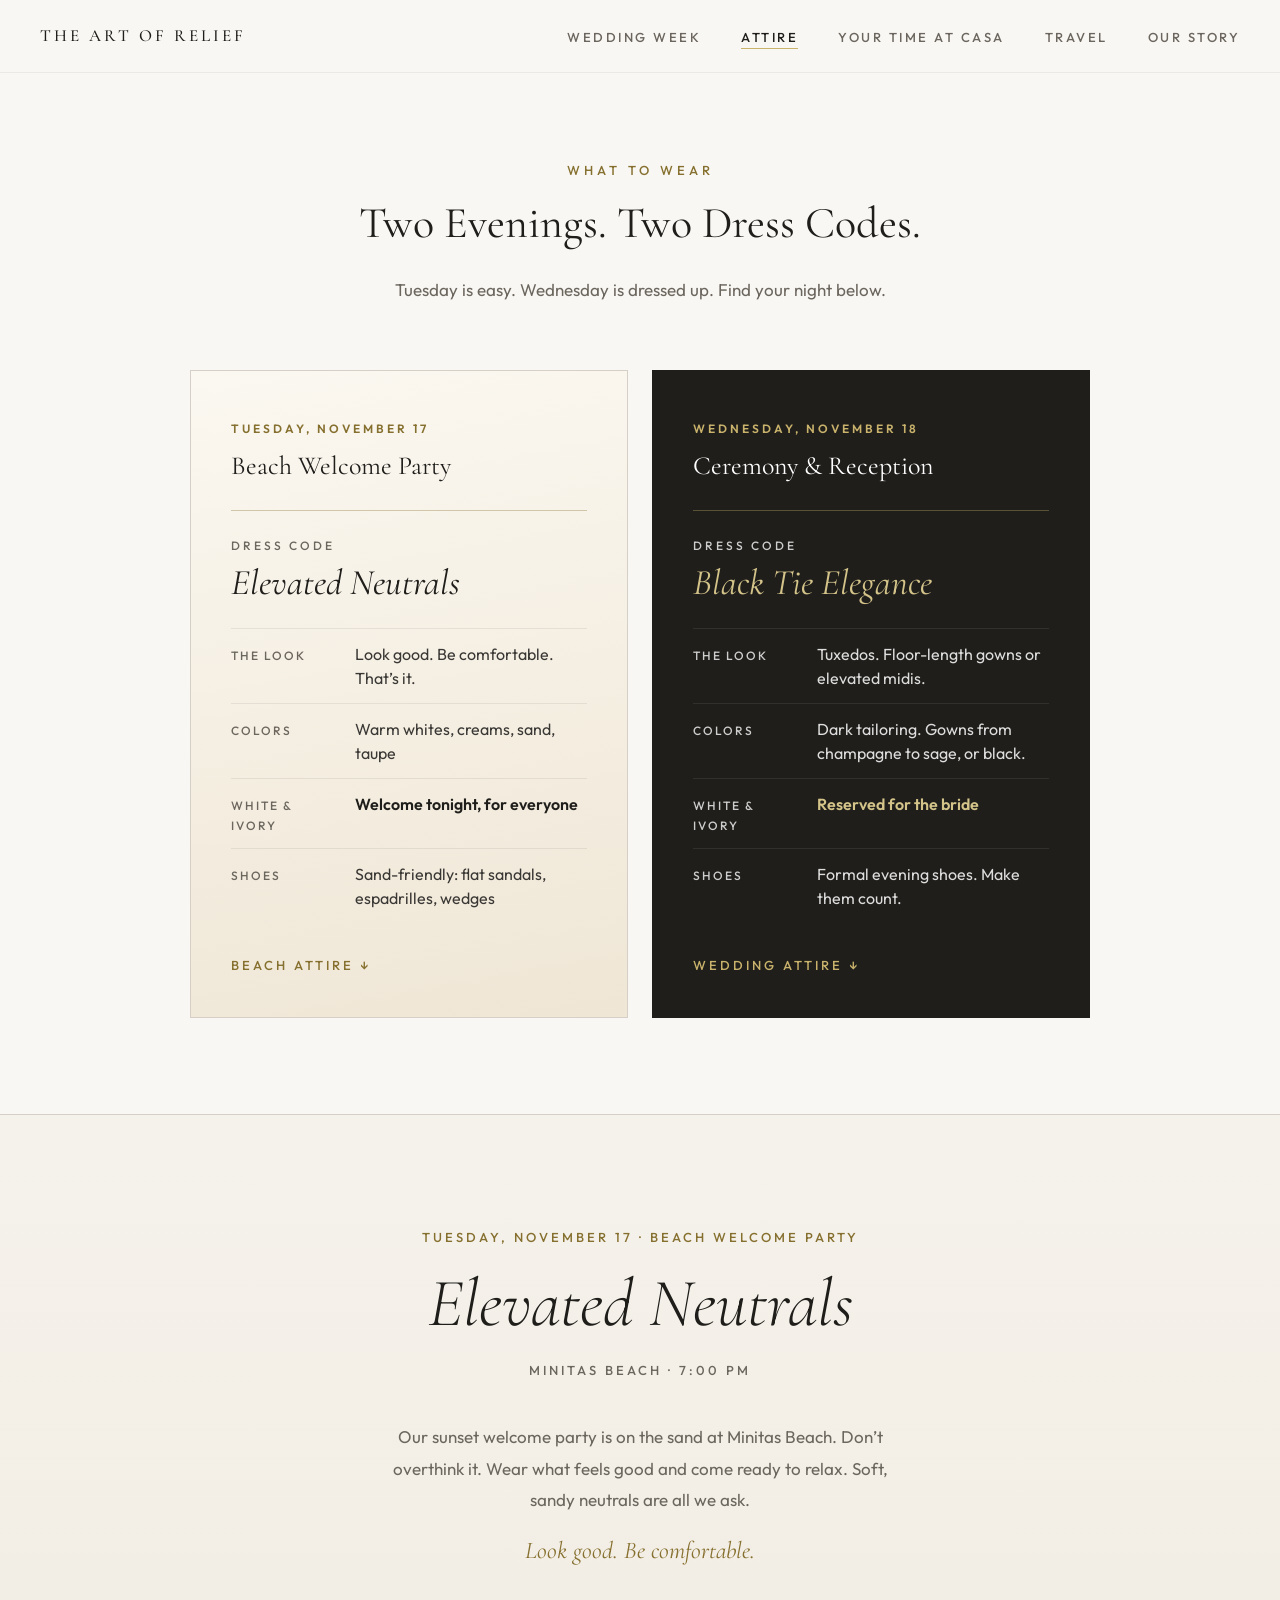
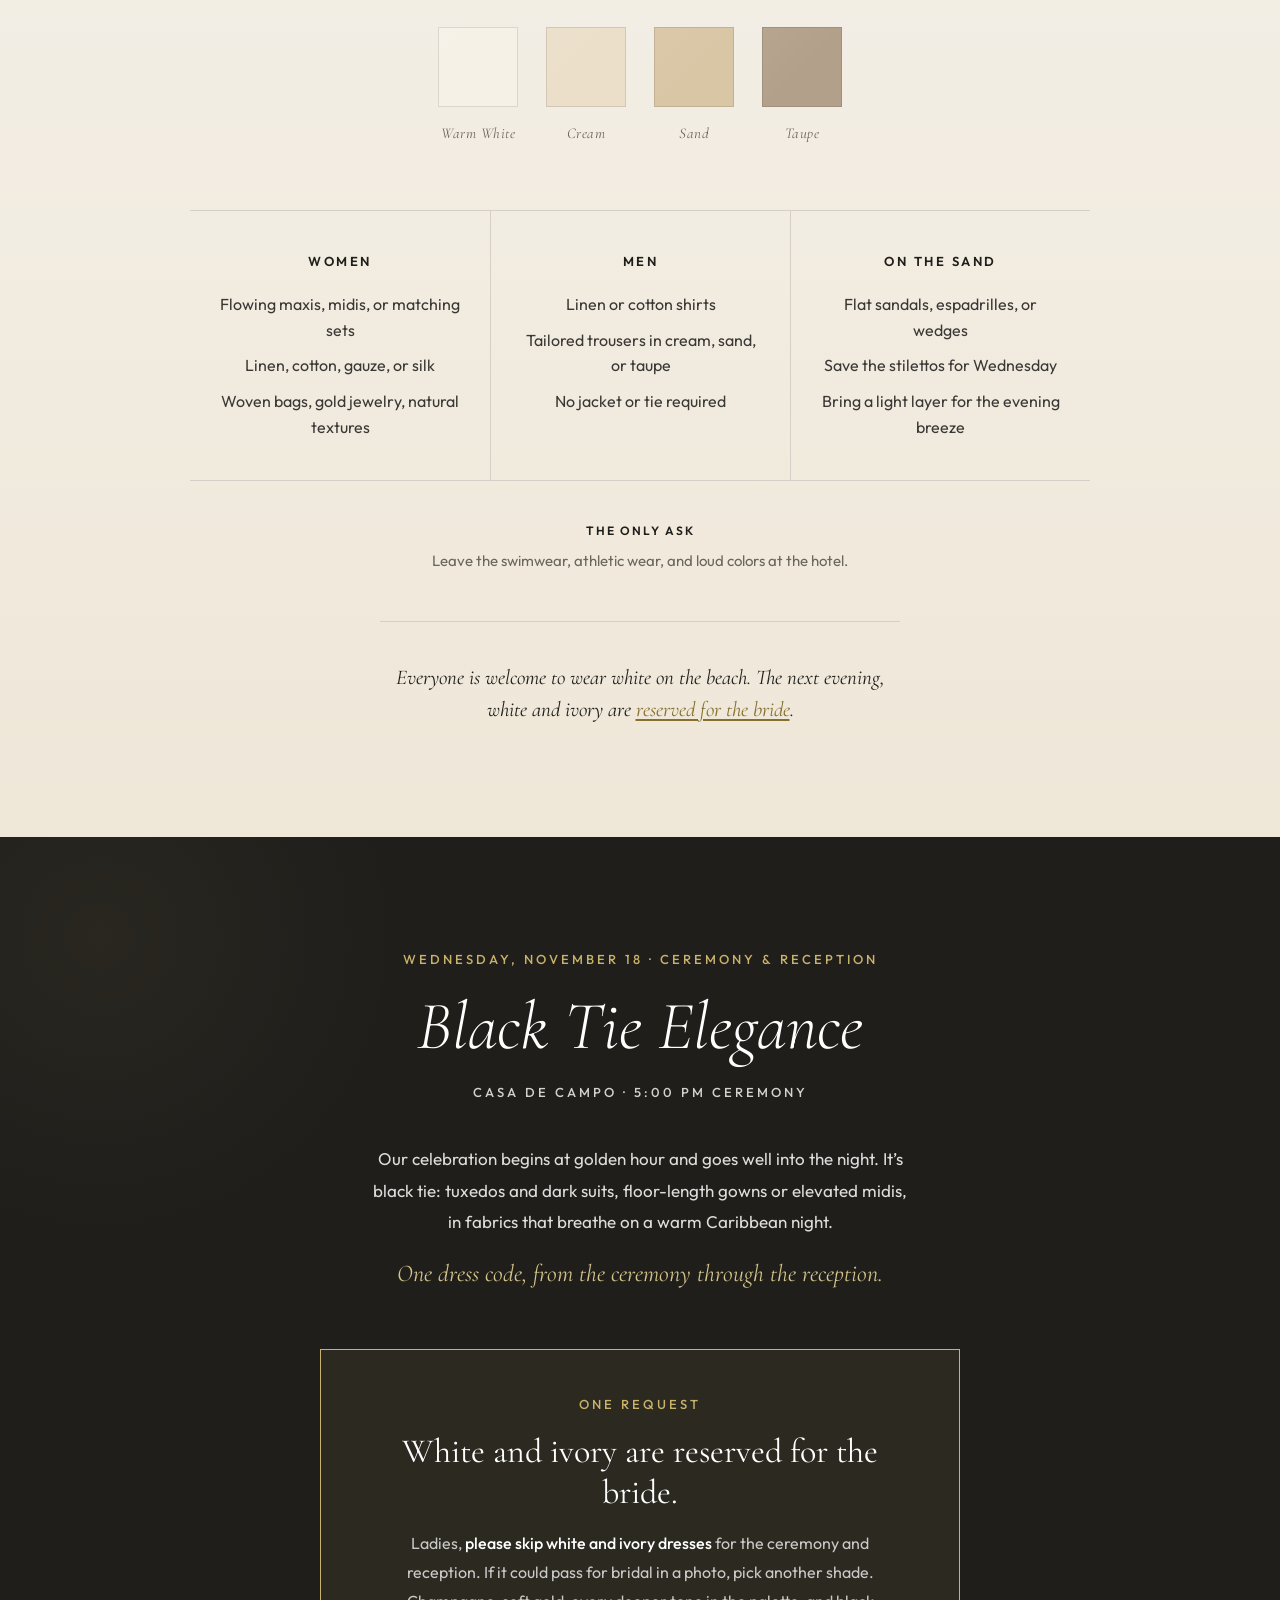
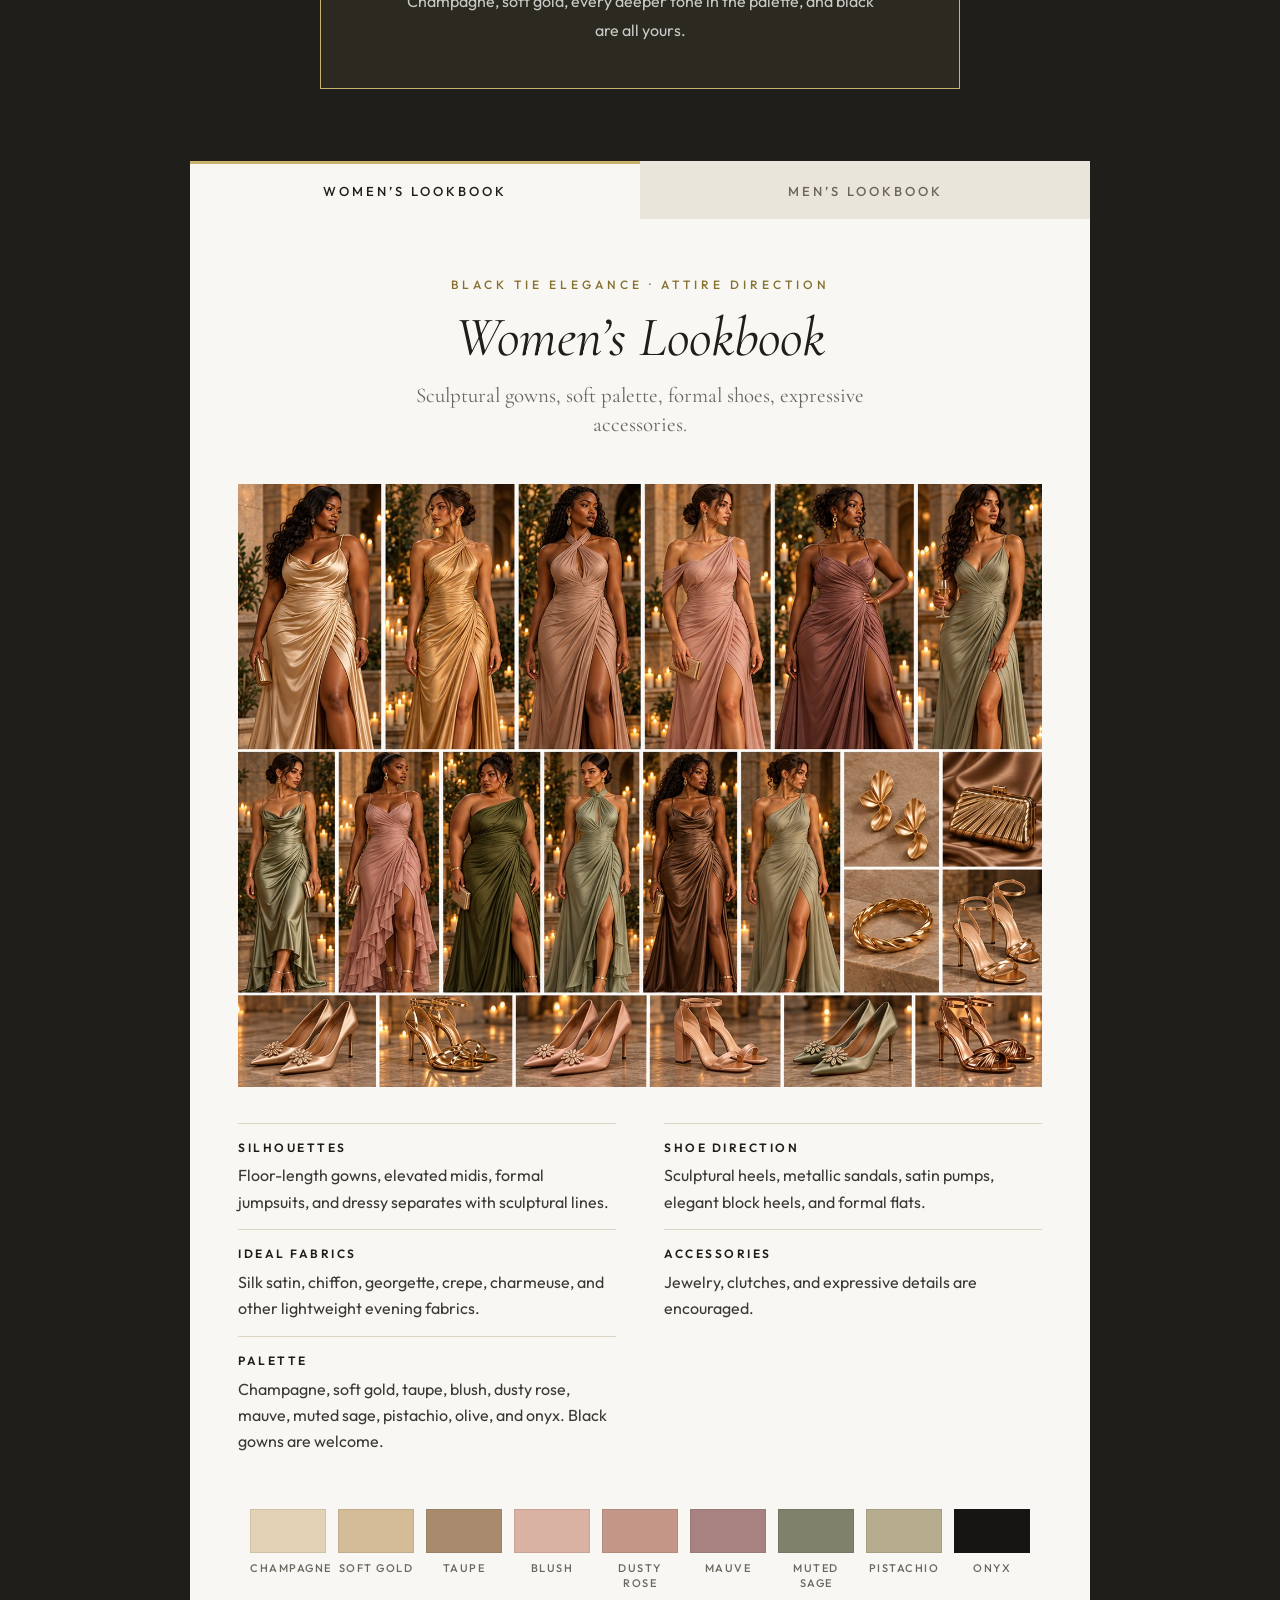
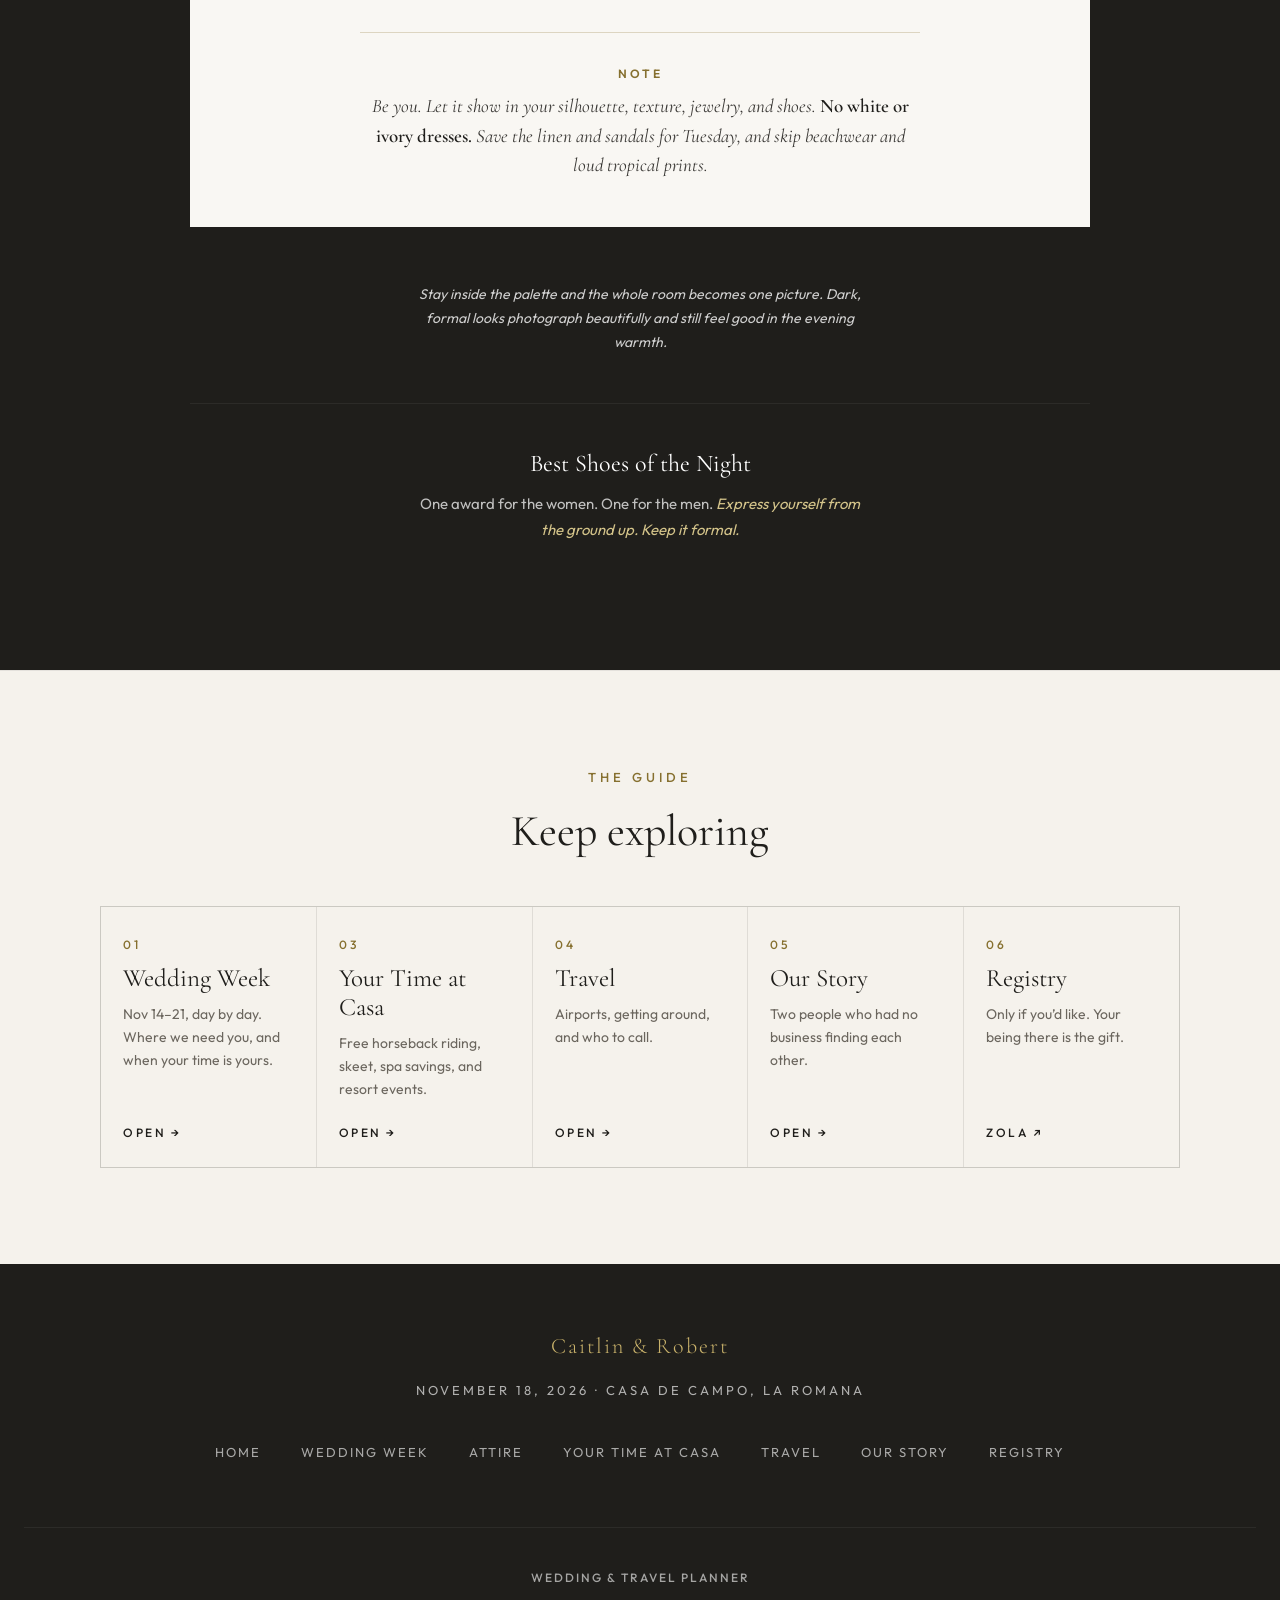
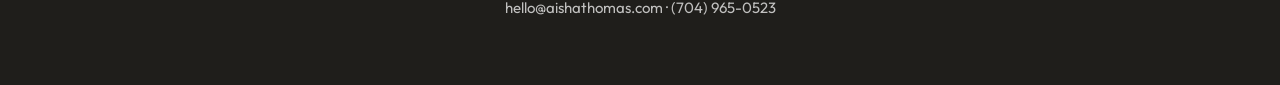
==== attire.html @ 1aedcae6 "Split site into pages with home directory; remove room-booking CTAs Co-Authored-By: Claude Opus 5.5 " ====
<!DOCTYPE html>
<html lang="en">
<head>
<meta charset="UTF-8">
<meta name="viewport" content="width=device-width, initial-scale=1.0">
<title>What to Wear · The Art of Relief</title>
<link rel="preconnect" href="https://fonts.googleapis.com">
<link href="https://fonts.googleapis.com/css2?family=Cormorant+Garamond:ital,wght@0,300;0,400;0,500;0,600;1,300;1,400;1,500&family=Outfit:wght@300;400;500;600&display=swap" rel="stylesheet">
<link rel="stylesheet" href="style.css">
</head>
<body class="sub">
<nav class="nav" id="nav">
  <a href="index.html" class="nav-logo">The Art of Relief</a>
  <ul class="nav-links"><li><a href="week.html">Wedding Week</a></li><li><a href="attire.html" aria-current="page">Attire</a></li><li><a href="casa.html">Your Time at Casa</a></li><li><a href="travel.html">Travel</a></li><li><a href="story.html">Our Story</a></li></ul>
  <button class="ham" id="ham" aria-label="Menu"><span></span><span></span><span></span></button>
</nav>
<div class="mm" id="mm"><button class="mc" id="mc" aria-label="Close menu">&times;</button>
<a href="index.html">Home</a>
<a href="week.html">Wedding Week</a>
<a href="attire.html" aria-current="page">Attire</a>
<a href="casa.html">Your Time at Casa</a>
<a href="travel.html">Travel</a>
<a href="story.html">Our Story</a>
</div>
<section class="wt" id="attire">
  <div class="wt-in">
    <div class="sl rv">What to Wear</div>
    <h1 class="shd rv d1" style="margin-bottom:24px">Two Evenings. Two Dress Codes.</h1>
    <p class="wt-lede rv d2">Tuesday is easy. Wednesday is dressed up. Find your night below.</p>
    <div class="gl rv">
      <a class="gl-c gl-beach" href="#attire-beach">
        <div class="gl-n">Tuesday, November 17</div>
        <div class="gl-e">Beach Welcome Party</div>
        <div class="gl-code"><small>Dress Code</small>Elevated Neutrals</div>
        <dl>
          <div class="gl-r"><dt>The Look</dt><dd>Look good. Be comfortable. That&rsquo;s it.</dd></div>
          <div class="gl-r"><dt>Colors</dt><dd>Warm whites, creams, sand, taupe</dd></div>
          <div class="gl-r"><dt>White &amp; Ivory</dt><dd><strong>Welcome tonight, for everyone</strong></dd></div>
          <div class="gl-r"><dt>Shoes</dt><dd>Sand-friendly: flat sandals, espadrilles, wedges</dd></div>
        </dl>
        <div class="gl-go">Beach Attire &darr;</div>
      </a>
      <a class="gl-c gl-wed" href="#attire-wedding">
        <div class="gl-n">Wednesday, November 18</div>
        <div class="gl-e">Ceremony &amp; Reception</div>
        <div class="gl-code"><small>Dress Code</small>Black Tie Elegance</div>
        <dl>
          <div class="gl-r"><dt>The Look</dt><dd>Tuxedos. Floor-length gowns or elevated midis.</dd></div>
          <div class="gl-r"><dt>Colors</dt><dd>Dark tailoring. Gowns from champagne to sage, or black.</dd></div>
          <div class="gl-r"><dt>White &amp; Ivory</dt><dd><strong>Reserved for the bride</strong></dd></div>
          <div class="gl-r"><dt>Shoes</dt><dd>Formal evening shoes. Make them count.</dd></div>
        </dl>
        <div class="gl-go">Wedding Attire &darr;</div>
      </a>
    </div>
  </div>
</section>

<section class="bw" id="attire-beach">
  <div class="bw-in">
    <div class="pn-k rv">Tuesday, November 17 &middot; Beach Welcome Party</div>
    <h3 class="pn-code rv d1">Elevated Neutrals</h3>
    <div class="pn-w rv d1">Minitas Beach &middot; 7:00 PM</div>
    <p class="pn-d rv d2">Our sunset welcome party is on the sand at Minitas Beach. Don&rsquo;t overthink it. Wear what feels good and come ready to relax. Soft, sandy neutrals are all we ask.</p>
    <p class="pn-tag rv d2">Look good. Be comfortable.</p>
    <div class="pal-row rv">
      <div class="pal-item"><div class="pal-swatch" style="background:#F6F1E7"></div><div class="pal-name">Warm White</div></div>
      <div class="pal-item"><div class="pal-swatch" style="background:#EBDFC9"></div><div class="pal-name">Cream</div></div>
      <div class="pal-item"><div class="pal-swatch" style="background:#D9C6A5"></div><div class="pal-name">Sand</div></div>
      <div class="pal-item"><div class="pal-swatch" style="background:#B3A08A"></div><div class="pal-name">Taupe</div></div>
    </div>
    <div class="cg rv">
      <div class="cg-c"><h4>Women</h4><p>Flowing maxis, midis, or matching sets</p><p>Linen, cotton, gauze, or silk</p><p>Woven bags, gold jewelry, natural textures</p></div>
      <div class="cg-c"><h4>Men</h4><p>Linen or cotton shirts</p><p>Tailored trousers in cream, sand, or taupe</p><p>No jacket or tie required</p></div>
      <div class="cg-c"><h4>On the Sand</h4><p>Flat sandals, espadrilles, or wedges</p><p>Save the stilettos for Wednesday</p><p>Bring a light layer for the evening breeze</p></div>
    </div>
    <p class="pn-avoid rv"><b>The Only Ask</b>Leave the swimwear, athletic wear, and loud colors at the hotel.</p>
    <p class="pn-x rv">Everyone is welcome to wear white on the beach. The next evening, white and ivory are <a href="#attire-wedding">reserved for the bride</a>.</p>
  </div>
</section>

<section class="wd" id="attire-wedding">
  <div class="wd-in">
    <div class="pn-k rv">Wednesday, November 18 &middot; Ceremony &amp; Reception</div>
    <h3 class="pn-code rv d1">Black Tie Elegance</h3>
    <div class="pn-w rv d1">Casa de Campo &middot; 5:00 PM Ceremony</div>
    <p class="pn-d rv d2">Our celebration begins at golden hour and goes well into the night. It&rsquo;s black tie: tuxedos and dark suits, floor-length gowns or elevated midis, in fabrics that breathe on a warm Caribbean night.</p>
    <p class="pn-tag rv d2">One dress code, from the ceremony through the reception.</p>
    <div class="wr rv">
      <div class="wr-l">One Request</div>
      <h4 class="wr-h">White and ivory are reserved for the bride.</h4>
      <p>Ladies, <strong>please skip white and ivory dresses</strong> for the ceremony and reception. If it could pass for bridal in a photo, pick another shade. Champagne, soft gold, every deeper tone in the palette, and black are all yours.</p>
    </div>
    <div class="lb rv">
      <div class="lb-tabs" role="tablist" aria-label="Wedding lookbooks">
        <button class="lb-tab" role="tab" id="lbt-w" aria-controls="lb-w" aria-selected="true">Women&rsquo;s Lookbook</button>
        <button class="lb-tab" role="tab" id="lbt-m" aria-controls="lb-m" aria-selected="false">Men&rsquo;s Lookbook</button>
      </div>
      <div class="lb-p" id="lb-w" role="tabpanel" aria-labelledby="lbt-w">
        <div class="lb-k">Black Tie Elegance &middot; Attire Direction</div>
        <h4 class="lb-t">Women&rsquo;s Lookbook</h4>
        <p class="lb-s">Sculptural gowns, soft palette, formal shoes, expressive accessories.</p>
        <div class="lb-g">
          <dl class="lb-rows">
            <div class="lb-r"><dt>Silhouettes</dt><dd>Floor-length gowns, elevated midis, formal jumpsuits, and dressy separates with sculptural lines.</dd></div>
            <div class="lb-r"><dt>Ideal Fabrics</dt><dd>Silk satin, chiffon, georgette, crepe, charmeuse, and other lightweight evening fabrics.</dd></div>
            <div class="lb-r"><dt>Palette</dt><dd>Champagne, soft gold, taupe, blush, dusty rose, mauve, muted sage, pistachio, olive, and onyx. Black gowns are welcome.</dd></div>
            <div class="lb-r"><dt>Shoe Direction</dt><dd>Sculptural heels, metallic sandals, satin pumps, elegant block heels, and formal flats.</dd></div>
            <div class="lb-r"><dt>Accessories</dt><dd>Jewelry, clutches, and expressive details are encouraged.</dd></div>
          </dl>
          <div class="lb-img"><img src="images/12_lookbook_women.jpg" alt="Women&rsquo;s inspiration: draped floor-length gowns in champagne, soft gold, taupe, blush, mauve, sage, olive, and bronze, with gold jewelry, a gold clutch, and formal heels" loading="lazy" width="1448" height="1086"></div>
        </div>
        <div class="lb-sw" aria-label="Women&rsquo;s palette">
          <div><i style="background:#E4D2B6"></i>Champagne</div>
          <div><i style="background:#D4BC99"></i>Soft Gold</div>
          <div><i style="background:#A88B6E"></i>Taupe</div>
          <div><i style="background:#D9B2A3"></i>Blush</div>
          <div><i style="background:#C39687"></i>Dusty Rose</div>
          <div><i style="background:#A88280"></i>Mauve</div>
          <div><i style="background:#80816A"></i>Muted Sage</div>
          <div><i style="background:#B6AD8E"></i>Pistachio</div>
          <div><i style="background:#161514"></i>Onyx</div>
        </div>
        <p class="lb-note"><b>Note</b>Be you. Let it show in your silhouette, texture, jewelry, and shoes. <strong>No white or ivory dresses.</strong> Save the linen and sandals for Tuesday, and skip beachwear and loud tropical prints.</p>
      </div>
      <div class="lb-p" id="lb-m" role="tabpanel" aria-labelledby="lbt-m">
        <div class="lb-k">Black Tie Elegance &middot; Attire Direction</div>
        <h4 class="lb-t">Men&rsquo;s Lookbook</h4>
        <p class="lb-s">Dark tailoring, breathable formal fabrics, polished footwear, restrained accessories.</p>
        <div class="lb-g">
          <dl class="lb-rows">
            <div class="lb-r"><dt>Silhouettes</dt><dd>Black or midnight navy tuxedos, deep charcoal formal suits, dinner jackets, and sharply tailored evening separates.</dd></div>
            <div class="lb-r"><dt>Ideal Fabrics</dt><dd>Tropical wool, high-twist wool, wool-silk blends, lightweight mohair blends, and other breathable formal fabrics.</dd></div>
            <div class="lb-r"><dt>Color Direction</dt><dd>Black, midnight navy, or deep charcoal with a crisp white dress shirt, and subtle accents of champagne or muted sage.</dd></div>
            <div class="lb-r"><dt>Shoe Direction</dt><dd>Patent oxfords, polished loafers, velvet slippers, sleek monk straps, and other formal evening shoes.</dd></div>
            <div class="lb-r"><dt>Accessories</dt><dd>Black bow ties, pocket squares, cufflinks, dress watches, and restrained finishing details are encouraged.</dd></div>
          </dl>
          <div class="lb-img"><img src="images/13_lookbook_men.jpg" alt="Men&rsquo;s inspiration: black, midnight navy, and charcoal tuxedos with bow ties, patent oxfords, velvet loafers, cufflinks, dress watches, and champagne and sage pocket squares" loading="lazy" width="1448" height="1086"></div>
        </div>
        <div class="lb-sw" aria-label="Men&rsquo;s palette">
          <div><i style="background:#10100E"></i>Black</div>
          <div><i style="background:#1E2331"></i>Midnight Navy</div>
          <div><i style="background:#393938"></i>Deep Charcoal</div>
          <div><i style="background:#D4BEA2"></i>Champagne</div>
          <div><i style="background:#8A8873"></i>Muted Sage</div>
        </div>
        <p class="lb-note"><b>Note</b>Be you. Let it show in your tailoring, texture, accessories, and shoes. Save the linen for Tuesday, and skip tan or beige suits, sneakers, brown shoes, and sandals.</p>
      </div>
    </div>
    <div class="att-note rv">Stay inside the palette and the whole room becomes one picture. Dark, formal looks photograph beautifully and still feel good in the evening warmth.</div>
    <div class="att-shoe rv"><h4>Best Shoes of the Night</h4><p>One award for the women. One for the men. <em>Express yourself from the ground up. Keep it formal.</em></p></div>
  </div>
</section>

<section class="dir dir-sub"><div class="dir-in"><div class="sl rv" style="color:var(--gold-deep)">The Guide</div><h2 class="shd rv d1" style="margin-bottom:48px">Keep exploring</h2><div class="dir-g rv"><a class="dir-c" href="week.html"><span class="dir-n">01</span><span class="dir-t">Wedding Week</span><span class="dir-d">Nov 14&ndash;21, day by day. Where we need you, and when your time is yours.</span><span class="dir-go">Open &rarr;</span></a><a class="dir-c" href="casa.html"><span class="dir-n">03</span><span class="dir-t">Your Time at Casa</span><span class="dir-d">Free horseback riding, skeet, spa savings, and resort events.</span><span class="dir-go">Open &rarr;</span></a><a class="dir-c" href="travel.html"><span class="dir-n">04</span><span class="dir-t">Travel</span><span class="dir-d">Airports, getting around, and who to call.</span><span class="dir-go">Open &rarr;</span></a><a class="dir-c" href="story.html"><span class="dir-n">05</span><span class="dir-t">Our Story</span><span class="dir-d">Two people who had no business finding each other.</span><span class="dir-go">Open &rarr;</span></a><a class="dir-c" href="https://www.zola.com/wedding/theartofrelief/registry" target="_blank" rel="noopener"><span class="dir-n">06</span><span class="dir-t">Registry</span><span class="dir-d">Only if you&rsquo;d like. Your being there is the gift.</span><span class="dir-go">Zola &nearr;</span></a></div></div></section>

<footer class="ft">
  <div class="ft-n">Caitlin &amp; Robert</div>
  <div class="ft-d">November 18, 2026 &middot; Casa de Campo, La Romana</div>
  <div class="ft-l"><a href="index.html">Home</a><a href="week.html">Wedding Week</a><a href="attire.html">Attire</a><a href="casa.html">Your Time at Casa</a><a href="travel.html">Travel</a><a href="story.html">Our Story</a><a href="https://www.zola.com/wedding/theartofrelief/registry" target="_blank" rel="noopener">Registry</a></div>
  <div class="ft-p"><div class="ft-pl">Wedding &amp; Travel Planner</div><div class="ft-pi"><a href="mailto:hello@aishathomas.com">hello@aishathomas.com</a> &middot; <a href="tel:+17049650523">(704) 965-0523</a></div></div>
</footer>
<script src="site.js"></script>
</body>
</html>
---- style.css ----
:root{--ivory:#F9F7F3;--ivory-warm:#F5F2EC;--taupe:#D6CFC7;--gold:#C9B26B;--gold-light:#D4C48A;--onyx:#1F1E1B;--charcoal:#3A3835;--stone:#6B665E;--mist:#77716A;--gold-deep:#86702F}
*,*::before,*::after{margin:0;padding:0;box-sizing:border-box}
html{scroll-behavior:smooth;overflow-x:hidden}
body{font-family:'Outfit',sans-serif;background:var(--ivory);color:var(--charcoal);line-height:1.65;-webkit-font-smoothing:antialiased;overflow-x:hidden}
::selection{background:var(--gold);color:var(--onyx)}
img{max-width:100%;display:block}
.nav{position:fixed;top:40px;left:0;right:0;z-index:100;padding:0 40px;height:72px;display:flex;align-items:center;justify-content:space-between;transition:all .5s cubic-bezier(.22,1,.36,1)}
.nav.scrolled{top:0;background:rgba(249,247,243,.92);backdrop-filter:blur(20px);-webkit-backdrop-filter:blur(20px);box-shadow:0 1px 0 rgba(31,30,27,.06)}
.nav-logo{font-family:'Cormorant Garamond',serif;font-size:17px;font-weight:500;letter-spacing:3px;text-transform:uppercase;color:#fff;text-decoration:none;transition:color .4s}
.nav.scrolled .nav-logo{color:var(--onyx)}
.nav-links{display:flex;align-items:center;gap:40px;list-style:none;white-space:nowrap}
.nav-links a{font-family:'Outfit',sans-serif;font-size:13px;font-weight:500;letter-spacing:2.5px;text-transform:uppercase;color:rgba(255,255,255,.7);text-decoration:none;transition:color .3s;position:relative}
.nav-links a::after{content:'';position:absolute;bottom:-4px;left:0;width:0;height:1px;background:var(--gold);transition:width .3s}
.nav-links a:hover::after{width:100%}
.nav.scrolled .nav-links a{color:var(--stone)}
.nav-links a:hover{color:#fff}.nav.scrolled .nav-links a:hover{color:var(--onyx)}
.nav-rsvp{color:var(--onyx)!important;background:var(--gold);padding:10px 24px;border:1px solid var(--gold)}
.nav-rsvp:hover{background:transparent;color:#fff!important;border-color:#fff}
.nav.scrolled .nav-rsvp:hover{color:var(--gold)!important;border-color:var(--gold)}
.nav-rsvp::after{display:none!important}
.ham{display:none;flex-direction:column;gap:5px;cursor:pointer;padding:8px;background:none;border:none}
.ham span{width:22px;height:1.5px;background:#fff;transition:all .3s}
.nav.scrolled .ham span{background:var(--onyx)}
.mm{position:fixed;inset:0;background:var(--onyx);z-index:102;display:flex;flex-direction:column;justify-content:center;align-items:center;gap:clamp(20px,4.5vh,40px);opacity:0;pointer-events:none;transition:opacity .4s}
.mm.open{opacity:1;pointer-events:all}
.mm a{font-family:'Cormorant Garamond',serif;font-size:32px;font-weight:400;color:var(--ivory);text-decoration:none;opacity:0;transform:translateY(20px);transition:all .4s}
.mm.open a{opacity:1;transform:translateY(0)}
.mm.open a:nth-child(1){transition-delay:.1s}.mm.open a:nth-child(2){transition-delay:.15s}.mm.open a:nth-child(3){transition-delay:.2s}.mm.open a:nth-child(4){transition-delay:.25s}.mm.open a:nth-child(5){transition-delay:.3s}.mm.open a:nth-child(6){transition-delay:.35s}.mm.open a:nth-child(7){transition-delay:.4s}.mm.open a:nth-child(8){transition-delay:.45s}.mm.open a:nth-child(9){transition-delay:.5s}
.mm a:hover{color:var(--gold)}
.mc{position:absolute;top:24px;right:28px;font-size:28px;color:var(--ivory);cursor:pointer;background:none;border:none;font-family:'Outfit';font-weight:400}
@media(max-width:1180px){.nav-links{display:none}.ham{display:flex}.nav{padding:0 24px}}
.hero{position:relative;height:100vh;min-height:600px;max-height:1200px;display:flex;align-items:flex-end;justify-content:center;overflow:hidden}
.hero-img{position:absolute;inset:0}.hero-img img{width:100%;height:100%;object-fit:cover;object-position:center 20%}
.hero-ov{position:absolute;inset:0;background:linear-gradient(180deg,rgba(31,30,27,.15) 0%,rgba(31,30,27,0) 30%,rgba(31,30,27,0) 40%,rgba(31,30,27,.55) 70%,rgba(31,30,27,.85) 100%)}
.hero-c{position:relative;z-index:2;text-align:center;padding:0 24px 128px;max-width:800px}
.hero-n{font-family:'Cormorant Garamond',serif;font-size:clamp(44px,8vw,88px);font-weight:300;color:#fff;line-height:1.05;letter-spacing:.02em;margin-bottom:24px;opacity:0;transform:translateY(24px);animation:fu 1.2s cubic-bezier(.22,1,.36,1) .3s forwards}
.hero-a{font-style:italic;font-weight:300;color:var(--gold-light);display:inline-block;margin:0 .08em}
.hero-d{font-family:'Outfit',sans-serif;font-size:clamp(12px,1.6vw,15px);font-weight:400;letter-spacing:4px;text-transform:uppercase;color:rgba(255,255,255,.82);margin-bottom:64px;opacity:0;transform:translateY(16px);animation:fu 1s cubic-bezier(.22,1,.36,1) .7s forwards}
.hero-dv{display:inline-block;width:24px;height:1px;background:var(--gold);vertical-align:middle;margin:0 16px}
.hero-btn{display:inline-block;font-family:'Outfit',sans-serif;font-size:13px;font-weight:500;letter-spacing:3px;text-transform:uppercase;color:var(--onyx);background:var(--gold);padding:16px 48px;text-decoration:none;transition:all .4s;opacity:0;transform:translateY(16px);animation:fu 1s cubic-bezier(.22,1,.36,1) 1s forwards}
.hero-btn:hover{background:#fff;color:var(--onyx);transform:translateY(-1px);box-shadow:0 8px 32px rgba(0,0,0,.15)}
.hero-sc{position:absolute;bottom:40px;left:50%;transform:translateX(-50%);z-index:2;opacity:0;animation:fu .8s ease 1.8s forwards}
.hero-sl{width:1px;height:48px;background:linear-gradient(to bottom,var(--gold),transparent);margin:0 auto;animation:sp 2s ease infinite}
@keyframes fu{to{opacity:1;transform:translateY(0)}}
@keyframes sp{0%,100%{opacity:.4}50%{opacity:.8}}
.intro{padding:128px 24px;text-align:center;max-width:680px;margin:0 auto}
.intro-o{width:32px;height:1px;background:var(--gold);margin:0 auto 40px}
.intro-h{font-family:'Cormorant Garamond',serif;font-size:clamp(26px,4vw,40px);font-weight:400;font-style:italic;color:var(--onyx);line-height:1.35;margin-bottom:40px}
.intro-p{font-family:'Outfit',sans-serif;font-size:17px;font-weight:400;line-height:1.85;color:var(--stone);max-width:520px;margin:0 auto 16px}
.intro-s{font-family:'Cormorant Garamond',serif;font-size:22px;font-weight:400;font-style:italic;color:var(--gold);margin-top:40px}
.pb{padding:0 40px;margin-bottom:128px}.pb-in{max-width:520px;margin:0 auto}
.det{background:var(--onyx);padding:128px 24px;position:relative;overflow:hidden}
.det::before{content:'';position:absolute;top:-200px;right:-200px;width:600px;height:600px;background:radial-gradient(circle,rgba(201,178,107,.06) 0%,transparent 70%);pointer-events:none}
.det-in{max-width:900px;margin:0 auto}
.sl{font-family:'Outfit',sans-serif;font-size:13px;font-weight:500;letter-spacing:4px;text-transform:uppercase;color:var(--gold);text-align:center;margin-bottom:16px}
.sh{font-family:'Cormorant Garamond',serif;font-size:clamp(32px,5vw,52px);font-weight:300;color:#fff;text-align:center;margin-bottom:96px;line-height:1.15}
.eg{display:grid;grid-template-columns:1fr 1px 1fr;gap:0;margin-bottom:96px}
.edv{background:rgba(255,255,255,.08)}
.ec{padding:40px 64px;text-align:center}
.edt{font-family:'Outfit',sans-serif;font-size:13px;font-weight:500;letter-spacing:3px;text-transform:uppercase;color:var(--gold);margin-bottom:16px}
.en{font-family:'Cormorant Garamond',serif;font-size:clamp(22px,3vw,30px);font-weight:400;color:#fff;margin-bottom:16px;line-height:1.2}
.em{font-family:'Outfit',sans-serif;font-size:15px;font-weight:400;color:rgba(255,255,255,.75);line-height:1.7}
.ddv{width:48px;height:1px;background:rgba(201,178,107,.3);margin:0 auto 64px}
@media(max-width:700px){.eg{grid-template-columns:1fr}.edv{height:1px;width:48px;margin:24px auto}.ec{padding:40px 24px}}
.att-section{max-width:700px;margin:0 auto;padding-top:24px}
.att-main{text-align:center;margin-bottom:64px}
.att-l{font-family:'Outfit',sans-serif;font-size:13px;font-weight:500;letter-spacing:3px;text-transform:uppercase;color:var(--gold);margin-bottom:8px}
.att-v{font-family:'Cormorant Garamond',serif;font-size:28px;font-weight:400;color:#fff;margin-bottom:8px}
.att-edition{font-family:'Cormorant Garamond',serif;font-size:20px;font-weight:400;font-style:italic;color:var(--gold-light);margin-bottom:24px}
.att-desc{font-family:'Outfit',sans-serif;font-size:16px;font-weight:400;color:rgba(255,255,255,.78);line-height:1.8;max-width:520px;margin:0 auto 40px}
.att-grid{display:grid;grid-template-columns:1fr 1fr;gap:40px;margin-bottom:48px}
@media(max-width:600px){.att-grid{grid-template-columns:1fr;gap:32px}}
.att-col h4{font-family:'Outfit',sans-serif;font-size:13px;font-weight:500;letter-spacing:2.5px;text-transform:uppercase;color:var(--gold);margin-bottom:20px;text-align:center}
.att-item{font-family:'Outfit',sans-serif;font-size:15px;font-weight:400;color:rgba(255,255,255,.75);line-height:2;text-align:center}
.att-encouraged{color:rgba(255,255,255,.82)}
.att-avoid{color:rgba(220,130,130,.85);font-size:14px}
.att-note{font-family:'Outfit',sans-serif;font-size:14px;font-weight:400;color:rgba(255,255,255,.65);text-align:center;line-height:1.7;max-width:480px;margin:0 auto;font-style:italic}
.pal-row{display:flex;flex-wrap:wrap;justify-content:center;gap:36px 28px;margin:40px auto 48px;max-width:680px}
.pal-item{display:flex;flex-direction:column;align-items:center;gap:14px}
.pal-swatch{width:80px;height:80px;border-radius:0;border:1px solid rgba(255,255,255,.1);position:relative;overflow:hidden}
.pal-swatch::after{content:'';position:absolute;inset:0;background:linear-gradient(135deg,rgba(255,255,255,.05) 0%,transparent 55%)}
.pal-name{font-family:'Cormorant Garamond',serif;font-size:15px;font-weight:400;font-style:italic;color:rgba(255,255,255,.82);letter-spacing:.5px}
@media(max-width:480px){.pal-swatch{width:72px;height:72px}.pal-row{gap:28px 24px}}
.att-shoe{margin-top:48px;text-align:center;padding-top:40px;border-top:1px solid rgba(255,255,255,.06)}
.att-shoe h4{font-family:'Cormorant Garamond',serif;font-size:24px;font-weight:400;color:#fff;margin-bottom:8px}
.att-shoe p{font-family:'Outfit',sans-serif;font-size:15px;font-weight:400;color:rgba(255,255,255,.72);line-height:1.7;max-width:440px;margin:0 auto}
.att-shoe em{color:var(--gold-light);font-style:italic}
.trv{padding:128px 24px}.trv-in{max-width:900px;margin:0 auto}
.shd{font-family:'Cormorant Garamond',serif;font-size:clamp(28px,4vw,44px);font-weight:400;color:var(--onyx);text-align:center;margin-bottom:64px;line-height:1.2}
.ag{display:grid;grid-template-columns:repeat(3,1fr);gap:24px;margin-bottom:64px}
.ac{background:#fff;border:1px solid var(--taupe);padding:40px 24px;text-align:center;transition:all .3s}
.ac:hover{border-color:var(--gold);box-shadow:0 4px 20px rgba(201,178,107,.1)}
.acode{font-family:'Cormorant Garamond',serif;font-size:36px;font-weight:500;color:var(--onyx);letter-spacing:3px;margin-bottom:8px}
.aname{font-family:'Outfit',sans-serif;font-size:14px;color:var(--stone);line-height:1.5;margin-bottom:16px}
.adist{font-family:'Outfit',sans-serif;font-size:13px;font-weight:500;letter-spacing:1px;color:var(--gold)}
@media(max-width:700px){.ag{grid-template-columns:1fr;max-width:340px;margin-left:auto;margin-right:auto}}
.accb{background:var(--ivory-warm);border:1px solid var(--taupe);padding:64px 40px;text-align:center;max-width:600px;margin:0 auto}
.accb h3{font-family:'Cormorant Garamond',serif;font-size:28px;font-weight:400;color:var(--onyx);margin-bottom:16px}
.accb p{font-family:'Outfit',sans-serif;font-size:16px;font-weight:400;color:var(--stone);line-height:1.8;margin-bottom:40px;max-width:440px;margin-left:auto;margin-right:auto}
.bg{display:inline-block;font-family:'Outfit',sans-serif;font-size:13px;font-weight:500;letter-spacing:3px;text-transform:uppercase;color:var(--onyx);background:var(--gold);padding:14px 40px;text-decoration:none;transition:all .3s;border:1px solid var(--gold)}
.bg:hover{background:var(--onyx);color:var(--gold);border-color:var(--onyx)}
.sty{padding:128px 24px;background:var(--ivory-warm)}.sty-in{max-width:760px;margin:0 auto}
.sty-h{font-family:'Cormorant Garamond',serif;font-size:clamp(30px,5vw,48px);font-weight:300;color:var(--onyx);text-align:center;margin-bottom:16px;line-height:1.15}
.sty-sub{font-family:'Outfit',sans-serif;font-size:15px;font-weight:400;letter-spacing:2px;text-transform:uppercase;color:var(--mist);text-align:center;margin-bottom:96px}
.ch{margin-bottom:96px}
.ch-l{font-family:'Outfit',sans-serif;font-size:12px;font-weight:600;letter-spacing:3px;text-transform:uppercase;color:var(--gold);margin-bottom:16px}
.ch-t{font-family:'Cormorant Garamond',serif;font-size:clamp(22px,3vw,30px);font-weight:400;color:var(--onyx);margin-bottom:24px;line-height:1.25}
.ch p{font-family:'Outfit',sans-serif;font-size:17px;font-weight:400;line-height:1.85;color:var(--stone);margin-bottom:16px}
.sph{margin:64px 0;overflow:hidden}.sph img{width:100%;max-width:500px;margin:0 auto}
.spc{text-align:center;margin-top:16px;font-family:'Cormorant Garamond',serif;font-size:16px;font-style:italic;color:var(--mist)}
.pull{font-family:'Cormorant Garamond',serif;font-size:clamp(22px,3.5vw,34px);font-weight:400;font-style:italic;color:var(--gold);text-align:center;margin:64px auto;max-width:560px;line-height:1.4;padding:40px 0;border-top:1px solid var(--taupe);border-bottom:1px solid var(--taupe)}
.prop-pair{display:grid;grid-template-columns:3fr 2fr;gap:24px;margin:64px auto;max-width:640px;align-items:end}
@media(max-width:600px){.prop-pair{grid-template-columns:1fr;max-width:400px}}
.prop-pair img{width:100%}
.prop-cap{grid-column:1/-1;text-align:center;margin-top:8px;font-family:'Cormorant Garamond',serif;font-size:16px;font-style:italic;color:var(--mist)}
.rsvp{position:relative;padding:128px 24px;overflow:hidden;min-height:80vh;display:flex;align-items:center;justify-content:center}
@media(min-width:1024px){.rsvp{min-height:85vh}}
.rsvp-bg{position:absolute;inset:0}.rsvp-bg img{width:100%;height:100%;object-fit:cover;object-position:center 35%}
@media(min-width:1024px){.rsvp-bg img{object-position:center 30%}}
.rsvp-ov{position:absolute;inset:0;background:rgba(31,30,27,.65)}
.rsvp-c{position:relative;z-index:2;text-align:center;max-width:560px}
.rsvp-o{width:32px;height:1px;background:var(--gold);margin:0 auto 40px}
.rsvp-h{font-family:'Cormorant Garamond',serif;font-size:clamp(34px,6vw,56px);font-weight:300;font-style:italic;color:#fff;margin-bottom:16px;line-height:1.15}
.rsvp-s{font-family:'Outfit',sans-serif;font-size:16px;font-weight:400;color:rgba(255,255,255,.8);margin-bottom:40px;line-height:1.7}
.gift{font-family:'Cormorant Garamond',serif;font-size:21px;font-style:italic;color:rgba(255,255,255,.8);line-height:1.5}
.gift a{color:var(--gold-light);text-decoration:none;border-bottom:1px solid rgba(212,196,138,.45);padding-bottom:1px;transition:color .3s,border-color .3s;white-space:nowrap}
.gift a:hover{color:#fff;border-color:#fff}
.bg{white-space:nowrap}
@media(max-width:480px){.accb .bg{padding:14px 24px;letter-spacing:2px}}
.rsvp-btn{display:inline-block;font-family:'Outfit',sans-serif;font-size:14px;font-weight:500;letter-spacing:4px;text-transform:uppercase;color:var(--onyx);background:var(--gold);padding:20px 64px;text-decoration:none;transition:all .4s;border:1px solid var(--gold)}
.rsvp-btn:hover{background:#fff;color:var(--onyx);border-color:#fff;transform:translateY(-2px);box-shadow:0 12px 40px rgba(201,178,107,.3)}
.ft{background:var(--onyx);padding:64px 24px;text-align:center}
.ft-n{font-family:'Cormorant Garamond',serif;font-size:22px;font-weight:300;color:var(--gold);letter-spacing:2px;margin-bottom:16px}
.ft-d{font-family:'Outfit',sans-serif;font-size:13px;letter-spacing:3px;text-transform:uppercase;color:rgba(255,255,255,.65);margin-bottom:40px}
.ft-l{display:flex;justify-content:center;gap:40px;flex-wrap:wrap;margin-bottom:64px}
.ft-l a{font-family:'Outfit',sans-serif;font-size:13px;letter-spacing:2px;text-transform:uppercase;color:rgba(255,255,255,.62);text-decoration:none;transition:color .3s}
.ft-l a:hover{color:var(--gold)}
.ft-p{padding-top:40px;border-top:1px solid rgba(255,255,255,.06)}
.ft-pl{font-family:'Outfit',sans-serif;font-size:12px;font-weight:500;letter-spacing:2px;text-transform:uppercase;color:rgba(255,255,255,.6);margin-bottom:8px}
.ft-pi{font-family:'Outfit',sans-serif;font-size:15px;color:rgba(255,255,255,.72)}
.ft-pi a{color:rgba(255,255,255,.72);text-decoration:none;transition:color .3s}
.ft-pi a:hover{color:var(--gold)}
.rv{opacity:0;transform:translateY(32px);transition:all .9s cubic-bezier(.22,1,.36,1)}
.rv.vis{opacity:1;transform:translateY(0)}
.d1{transition-delay:.1s}.d2{transition-delay:.2s}.d3{transition-delay:.3s}

.venue-strip{display:grid;grid-template-columns:1fr 1fr;gap:16px;margin-bottom:64px;max-width:900px;margin-left:auto;margin-right:auto}
.venue-strip img{width:100%;height:240px;object-fit:cover}
.venue-cap{grid-column:1/-1;text-align:center;font-family:'Cormorant Garamond',serif;font-size:15px;font-style:italic;color:var(--mist);margin-top:4px}
@media(max-width:600px){.venue-strip img{height:180px}}

/* ===== What to Wear ===== */
#attire,#attire-beach,#attire-wedding{scroll-margin-top:72px}
@media(max-width:1080px) and (min-width:861px){.nav-links{gap:24px}}
.em-code{display:block;width:max-content;margin:14px auto 0;font-family:'Cormorant Garamond',serif;font-size:22px;font-style:italic;color:var(--gold-light);text-decoration:none;border-bottom:1px solid rgba(201,178,107,.35);line-height:1.3;transition:color .3s,border-color .3s}
.em-code:hover{color:#fff;border-color:#fff}
.det-cta{text-align:center}
.det-cta p{font-family:'Cormorant Garamond',serif;font-size:24px;font-style:italic;color:rgba(255,255,255,.75);margin-bottom:24px}
.det-cta a{display:inline-block;font-family:'Outfit',sans-serif;font-size:13px;font-weight:500;letter-spacing:3px;text-transform:uppercase;color:var(--gold);padding:14px 40px;text-decoration:none;border:1px solid rgba(201,178,107,.5);transition:all .3s}
.det-cta a:hover{background:var(--gold);color:var(--onyx)}
.wt{padding:128px 24px 96px}.wt-in{max-width:900px;margin:0 auto}
.wt .sl{color:var(--gold-deep)}
.wt-lede{font-family:'Outfit',sans-serif;font-size:17px;font-weight:400;line-height:1.85;color:var(--stone);text-align:center;max-width:500px;margin:0 auto 64px}
.gl{display:grid;grid-template-columns:1fr 1fr;gap:24px}
.gl-c{display:flex;flex-direction:column;padding:48px 40px 40px;text-decoration:none;border:1px solid var(--taupe);transition:transform .4s cubic-bezier(.22,1,.36,1),box-shadow .4s,border-color .3s}
.gl-c:hover{transform:translateY(-2px);border-color:var(--gold);box-shadow:0 8px 40px rgba(31,30,27,.1)}
.gl-beach{background:linear-gradient(170deg,#FBF8F1 0%,#EFE6D5 100%)}
.gl-wed{background:var(--onyx);border-color:var(--onyx)}
.gl-n{font-family:'Outfit',sans-serif;font-size:12px;font-weight:600;letter-spacing:3px;text-transform:uppercase;color:var(--gold-deep);margin-bottom:12px}
.gl-wed .gl-n{color:var(--gold)}
.gl-e{font-family:'Cormorant Garamond',serif;font-size:26px;font-weight:400;color:var(--onyx);line-height:1.2}
.gl-wed .gl-e{color:#fff}
.gl-code{font-family:'Cormorant Garamond',serif;font-size:clamp(28px,3.6vw,36px);font-weight:400;font-style:italic;color:var(--onyx);line-height:1.15;margin:28px 0 24px;padding-top:28px;border-top:1px solid rgba(134,112,47,.35)}
.gl-wed .gl-code{color:var(--gold-light);border-top-color:rgba(201,178,107,.35)}
.gl-code small{display:block;font-family:'Outfit',sans-serif;font-size:12px;font-weight:500;font-style:normal;letter-spacing:3px;text-transform:uppercase;color:var(--stone);margin-bottom:10px}
.gl-wed .gl-code small{color:rgba(255,255,255,.78)}
.gl-r{display:grid;grid-template-columns:108px 1fr;gap:16px;padding:13px 0;border-top:1px solid rgba(31,30,27,.08);align-items:baseline}
.gl-wed .gl-r{border-top-color:rgba(255,255,255,.08)}
.gl-r dt{font-family:'Outfit',sans-serif;font-size:12px;font-weight:500;letter-spacing:2px;text-transform:uppercase;color:var(--stone)}
.gl-wed .gl-r dt{color:rgba(255,255,255,.78)}
.gl-r dd{font-family:'Outfit',sans-serif;font-size:16px;font-weight:400;color:var(--charcoal);line-height:1.5}
.gl-wed .gl-r dd{color:rgba(255,255,255,.85)}
.gl-r dd strong{font-weight:600;color:var(--onyx)}
.gl-wed .gl-r dd strong{color:var(--gold-light)}
.gl-go{margin-top:auto;padding-top:32px;font-family:'Outfit',sans-serif;font-size:13px;font-weight:500;letter-spacing:3px;text-transform:uppercase;color:var(--gold-deep)}
.gl-wed .gl-go{color:var(--gold)}
@media(max-width:760px){.gl{grid-template-columns:1fr}.gl-c{padding:40px 24px 32px}.gl-r{grid-template-columns:96px 1fr;gap:12px}}
.pn-k{font-family:'Outfit',sans-serif;font-size:13px;font-weight:500;letter-spacing:3px;text-transform:uppercase;text-align:center;margin-bottom:20px}
.pn-code{font-family:'Cormorant Garamond',serif;font-size:clamp(40px,7vw,68px);font-weight:300;font-style:italic;text-align:center;line-height:1.05;margin-bottom:20px}
.pn-w{font-family:'Outfit',sans-serif;font-size:13px;font-weight:500;letter-spacing:3px;text-transform:uppercase;text-align:center;margin-bottom:40px}
.pn-d{font-family:'Outfit',sans-serif;font-size:17px;font-weight:400;line-height:1.85;text-align:center;max-width:540px;margin:0 auto 16px}
.pn-tag{font-family:'Cormorant Garamond',serif;font-size:24px;font-weight:400;font-style:italic;text-align:center;margin:0 auto 56px}
.bw{padding:112px 24px;background:linear-gradient(180deg,#F5F2EC 0%,#EFE7D8 100%);border-top:1px solid var(--taupe)}
.bw-in{max-width:900px;margin:0 auto}
.bw .pn-k{color:var(--gold-deep)}.bw .pn-code{color:var(--onyx)}.bw .pn-w{color:var(--stone)}.bw .pn-d{color:var(--stone)}.bw .pn-tag{color:var(--gold-deep)}
.bw .pal-row{margin:0 auto 64px}
.bw .pal-swatch{border-color:rgba(31,30,27,.12)}
.bw .pal-name{color:var(--stone)}
@media(max-width:480px){.bw .pal-row{gap:24px 14px}.bw .pal-swatch{width:64px;height:64px}}
.cg{display:grid;grid-template-columns:repeat(3,1fr);border-top:1px solid var(--taupe);border-bottom:1px solid var(--taupe)}
.cg-c{padding:40px 28px;text-align:center}
.cg-c+.cg-c{border-left:1px solid var(--taupe)}
.cg-c h4{font-family:'Outfit',sans-serif;font-size:13px;font-weight:600;letter-spacing:2.5px;text-transform:uppercase;color:var(--onyx);margin-bottom:20px}
.cg-c p{font-family:'Outfit',sans-serif;font-size:16px;font-weight:400;color:var(--charcoal);line-height:1.6;margin-bottom:10px}
.cg-c p:last-child{margin-bottom:0}
@media(max-width:760px){.cg{grid-template-columns:1fr}.cg-c{padding:32px 16px}.cg-c+.cg-c{border-left:none;border-top:1px solid var(--taupe)}}
.pn-avoid{font-family:'Outfit',sans-serif;font-size:15px;font-weight:400;color:var(--stone);text-align:center;line-height:1.7;max-width:520px;margin:40px auto 0}
.pn-avoid b{font-weight:600;color:var(--onyx);letter-spacing:2px;text-transform:uppercase;font-size:12px;display:block;margin-bottom:6px}
.pn-x{font-family:'Cormorant Garamond',serif;font-size:21px;font-style:italic;color:var(--onyx);text-align:center;line-height:1.5;max-width:520px;margin:48px auto 0;padding-top:40px;border-top:1px solid var(--taupe)}
.pn-x a{color:var(--gold-deep);text-decoration:underline;text-underline-offset:3px}
.wd{background:var(--onyx);padding:112px 24px 128px;position:relative;overflow:hidden}
.wd::before{content:'';position:absolute;top:-200px;left:-200px;width:600px;height:600px;background:radial-gradient(circle,rgba(201,178,107,.06) 0%,transparent 70%);pointer-events:none}
.wd-in{max-width:900px;margin:0 auto;position:relative}
.wd .pn-k{color:var(--gold)}.wd .pn-code{color:#fff}.wd .pn-w{color:rgba(255,255,255,.8)}.wd .pn-d{color:rgba(255,255,255,.85)}.wd .pn-tag{color:var(--gold-light)}
.wr{max-width:640px;margin:0 auto 72px;padding:44px 40px;border:1px solid var(--gold);background:rgba(201,178,107,.07);text-align:center}
.wr-l{font-family:'Outfit',sans-serif;font-size:13px;font-weight:500;letter-spacing:3px;text-transform:uppercase;color:var(--gold);margin-bottom:16px}
.wr-h{font-family:'Cormorant Garamond',serif;font-size:clamp(26px,4vw,34px);font-weight:400;color:#fff;line-height:1.2;margin-bottom:16px}
.wr p{font-family:'Outfit',sans-serif;font-size:16px;font-weight:400;color:rgba(255,255,255,.75);line-height:1.8;max-width:480px;margin:0 auto}
.wr p strong{font-weight:500;color:#fff}
@media(max-width:600px){.wr{padding:36px 24px}}
.lb{background:var(--ivory);color:var(--charcoal)}
.lb-tabs{display:grid;grid-template-columns:1fr 1fr;background:#EAE5DB}
.lb-tab{-webkit-appearance:none;appearance:none;border:none;border-top:3px solid transparent;background:transparent;padding:19px 12px 20px;font-family:'Outfit',sans-serif;font-size:13px;font-weight:500;letter-spacing:3px;text-transform:uppercase;color:var(--stone);cursor:pointer;transition:color .3s,background .3s}
.lb-tab:hover{color:var(--onyx)}
.lb-tab[aria-selected="true"]{background:var(--ivory);color:var(--onyx);border-top-color:var(--gold)}
.lb-tab:focus-visible{outline:2px solid var(--gold-deep);outline-offset:-4px}
.lb-p{padding:56px 48px 48px}
.lb-p[hidden]{display:none}
.lb-p+.lb-p{border-top:1px solid var(--taupe)}
.lb-k{font-family:'Outfit',sans-serif;font-size:12px;font-weight:500;letter-spacing:4px;text-transform:uppercase;color:var(--gold-deep);text-align:center;margin-bottom:12px}
.lb-t{font-family:'Cormorant Garamond',serif;font-size:clamp(36px,6vw,56px);font-weight:400;font-style:italic;color:var(--onyx);text-align:center;line-height:1.1;margin-bottom:12px}
.lb-s{font-family:'Cormorant Garamond',serif;font-size:21px;color:var(--stone);text-align:center;line-height:1.4;max-width:520px;margin:0 auto}
.lb-g{display:flex;flex-direction:column;gap:36px;margin:44px 0 40px}.lb-img{order:-1}.lb-rows{columns:2;column-gap:48px}.lb-r{break-inside:avoid}
.lb-r{padding:14px 0;border-top:1px solid rgba(134,112,47,.25)}

.lb-r dt{font-family:'Outfit',sans-serif;font-size:12px;font-weight:600;letter-spacing:2.5px;text-transform:uppercase;color:var(--onyx);margin-bottom:5px}
.lb-r dd{font-family:'Outfit',sans-serif;font-size:16px;font-weight:400;color:var(--charcoal);line-height:1.65}
.lb-img img{width:100%;height:auto}
.lb-sw{display:flex;flex-wrap:wrap;justify-content:center;gap:20px 12px}
.lb-sw div{width:76px;text-align:center;font-family:'Outfit',sans-serif;font-size:11px;font-weight:500;letter-spacing:1.5px;text-transform:uppercase;color:var(--stone);line-height:1.4}
.lb-sw i{display:block;height:44px;margin-bottom:8px;border:1px solid rgba(31,30,27,.1)}
.lb-note{font-family:'Cormorant Garamond',serif;font-size:19px;font-style:italic;color:var(--charcoal);line-height:1.55;text-align:center;max-width:560px;margin:40px auto 0;padding-top:32px;border-top:1px solid rgba(134,112,47,.25)}
.lb-note b{font-family:'Outfit',sans-serif;font-style:normal;font-size:12px;font-weight:600;letter-spacing:2.5px;text-transform:uppercase;color:var(--gold-deep);display:block;margin-bottom:8px}
.lb-note strong{font-weight:600;font-style:normal;color:var(--onyx)}
@media(max-width:760px){.lb-p{padding:40px 20px 36px}.lb-g{gap:24px;margin:32px 0}.lb-rows{columns:1}.lb-sw div{width:68px}.lb-tab{letter-spacing:2px;font-size:12px;padding:17px 6px 18px}}
.wd .att-note{margin-top:56px;color:rgba(255,255,255,.78)}
.tb-mob{display:none}
@media(max-width:600px){.tb-hide{display:none!important}.tb-mob{display:inline}}
@media(max-width:380px){a[href="#attire"][style*="underline"]{letter-spacing:1.2px!important;font-size:12px!important}}
/* ===== Wedding Week ===== */
.wk{background:var(--ivory-warm);padding:128px 24px 112px;position:relative}
.wk-in{max-width:880px;margin:0 auto}
.wk-lede{font-family:'Outfit',sans-serif;font-size:17px;line-height:1.85;color:var(--stone);text-align:center;max-width:560px;margin:0 auto 40px}
.wk-bar{display:flex;flex-direction:column;align-items:center;gap:14px;margin-bottom:56px}
.wk-sw{display:inline-flex;align-items:center;gap:14px;background:var(--ivory);border:1px solid var(--taupe);padding:14px 24px 14px 16px;cursor:pointer;font-family:'Outfit',sans-serif;font-size:13px;font-weight:500;letter-spacing:2.5px;text-transform:uppercase;color:var(--onyx);transition:border-color .3s,background .3s;min-height:48px}
.wk-sw:hover{border-color:var(--gold)}
.wk-sw:focus-visible,.wk a:focus-visible{outline:2px solid var(--gold-deep);outline-offset:3px}
.wk-sw-t{width:40px;height:22px;border-radius:11px;background:var(--taupe);position:relative;transition:background .3s;flex:none}
.wk-sw-k{position:absolute;top:3px;left:3px;width:16px;height:16px;border-radius:50%;background:#fff;box-shadow:0 1px 3px rgba(31,30,27,.25);transition:transform .3s cubic-bezier(.22,1,.36,1)}
.wk-sw[aria-checked="true"]{background:var(--onyx);border-color:var(--onyx);color:var(--ivory)}
.wk-sw[aria-checked="true"] .wk-sw-t{background:var(--gold)}
.wk-sw[aria-checked="true"] .wk-sw-k{transform:translateX(18px)}
.wk-hint{font-family:'Cormorant Garamond',serif;font-style:italic;font-size:17px;color:var(--stone);text-align:center}
.wk-eye{font-family:'Outfit',sans-serif;font-size:12px;font-weight:500;letter-spacing:4px;text-transform:uppercase;color:var(--gold-deep);text-align:center;margin-bottom:8px}
.wk-h3{font-family:'Cormorant Garamond',serif;font-size:clamp(26px,3.4vw,34px);font-weight:400;color:var(--onyx);text-align:center;line-height:1.2;margin-bottom:8px}
.wk-sub{font-family:'Outfit',sans-serif;font-size:15px;color:var(--stone);text-align:center;margin-bottom:28px}
/* Must-attend */
.wk-must{margin-bottom:72px}
.wk-mg{display:grid;grid-template-columns:repeat(auto-fit,minmax(200px,1fr));gap:16px}
.wk-mc{display:flex;flex-direction:column;gap:6px;background:#fff;border-top:3px solid var(--gold);padding:24px 22px 22px;text-decoration:none;box-shadow:0 1px 2px rgba(31,30,27,.05),0 12px 32px -16px rgba(31,30,27,.18);transition:transform .3s,box-shadow .3s}
.wk-mc:hover{transform:translateY(-2px);box-shadow:0 1px 2px rgba(31,30,27,.05),0 18px 40px -16px rgba(31,30,27,.24)}
.wk-mc-d{font-family:'Outfit',sans-serif;font-size:12px;font-weight:500;letter-spacing:2.5px;text-transform:uppercase;color:var(--gold-deep)}
.wk-mc-n{font-family:'Cormorant Garamond',serif;font-size:28px;font-weight:400;color:var(--onyx);line-height:1.15}
.wk-mc-s{font-family:'Outfit',sans-serif;font-size:14px;color:var(--stone);line-height:1.6}
.wk-mc.wk-mc-p{border-top-color:var(--onyx);display:none}
.wk.is-party .wk-mc.wk-mc-p{display:flex}
/* Perks */
.wk-perks{background:var(--ivory);border:1px solid rgba(31,30,27,.08);padding:48px 40px 40px;margin-bottom:72px;scroll-margin-top:90px}
.wk-pg{list-style:none;display:grid;grid-template-columns:repeat(4,1fr);gap:1px;background:rgba(31,30,27,.08);border:1px solid rgba(31,30,27,.08);margin-bottom:24px}
.wk-pg li{background:var(--ivory);padding:20px 18px;display:flex;flex-direction:column;gap:4px}
.wk-pg b{font-family:'Cormorant Garamond',serif;font-size:21px;font-weight:500;color:var(--onyx);line-height:1.2}
.wk-pg span{font-family:'Outfit',sans-serif;font-size:13px;color:var(--stone);line-height:1.5}
.wk-pg em{font-style:normal;font-family:'Outfit',sans-serif;font-size:11px;font-weight:500;letter-spacing:2px;text-transform:uppercase;color:var(--gold-deep)}
.wk-pn{font-family:'Outfit',sans-serif;font-size:14px;color:var(--stone);text-align:center;font-style:italic}
/* Day row */
.wk-days{display:flex;gap:6px;overflow-x:auto;scrollbar-width:none;padding:12px 0;margin-bottom:24px;border-bottom:1px solid rgba(31,30,27,.08)}
.wk-days::-webkit-scrollbar{display:none}
.wk-days a{flex:1 0 auto;min-width:72px;text-align:center;text-decoration:none;padding:8px 10px 14px;border:1px solid transparent;transition:border-color .3s;position:relative}
.wk-days a:hover{border-color:var(--gold)}
.wk-days b{display:block;font-family:'Outfit',sans-serif;font-size:11px;font-weight:500;letter-spacing:2px;text-transform:uppercase;color:var(--stone)}
.wk-days i{display:block;font-family:'Cormorant Garamond',serif;font-style:normal;font-size:24px;color:var(--onyx);line-height:1.2}
.wk-days a.is-today{border-color:var(--onyx)}
.wk-days a.has-host::after,.wk.is-party .wk-days a.has-party::after{content:'';position:absolute;left:50%;bottom:5px;width:6px;height:6px;margin-left:-3px;border-radius:50%;background:var(--gold)}
.wk-days a.has-host i{color:var(--gold-deep)}
/* Timeline */
.wk-list{list-style:none}
.wkd{display:grid;grid-template-columns:140px 1fr;gap:32px;padding:40px 0;border-bottom:1px solid rgba(31,30,27,.1);scroll-margin-top:90px}
.wkd-dw{display:block;font-family:'Outfit',sans-serif;font-size:12px;font-weight:500;letter-spacing:3px;text-transform:uppercase;color:var(--gold-deep)}
.wkd-dt{display:block;font-family:'Cormorant Garamond',serif;font-size:34px;font-weight:400;color:var(--onyx);line-height:1.1}
.wkd-mood{display:block;font-family:'Cormorant Garamond',serif;font-style:italic;font-size:16px;color:var(--stone);margin-top:6px}
.wkd .wkd-today{display:none;margin-top:10px}
.wkd.is-today .wkd-today{display:inline-block}
.wki-l{list-style:none;display:flex;flex-direction:column;gap:22px}
.wki{display:grid;grid-template-columns:110px 1fr;gap:20px}
.wki-t{font-family:'Outfit',sans-serif;font-size:13px;font-weight:500;letter-spacing:1px;color:var(--mist);padding-top:3px;font-variant-numeric:tabular-nums}
.wki-t small{display:block;font-size:11px;letter-spacing:1.5px;text-transform:uppercase;color:var(--mist);font-weight:400}
.wki-b h3{font-family:'Cormorant Garamond',serif;font-size:21px;font-weight:500;color:var(--charcoal);line-height:1.25;margin-bottom:2px}
.wki-b p{font-family:'Outfit',sans-serif;font-size:14px;line-height:1.7;color:var(--stone);margin-bottom:8px}
.wki-b a{color:var(--gold-deep);text-decoration:underline;text-underline-offset:3px;text-decoration-thickness:1px}
.wki-b a:hover{color:var(--onyx)}
.wki-tags{display:flex;flex-wrap:wrap;gap:8px}
.wkt{display:inline-block;font-family:'Outfit',sans-serif;font-size:11px;font-weight:500;letter-spacing:2px;text-transform:uppercase;padding:5px 10px;line-height:1.3;white-space:nowrap}
.wkt-h{background:var(--gold);color:var(--onyx)}
.wkt-p{background:var(--onyx);color:var(--ivory)}
.wkt-o{border:1px solid var(--taupe);color:var(--stone);padding:4px 9px}
/* Free time row */
.wki-free .wki-b h3{font-style:italic;font-weight:400;color:var(--stone)}
/* Hosted = raised card */
.wki-host{background:#fff;border-top:3px solid var(--gold);padding:26px 28px;box-shadow:0 1px 2px rgba(31,30,27,.05),0 14px 36px -18px rgba(31,30,27,.2);grid-template-columns:96px 1fr}
.wki-host .wki-t{color:var(--onyx);font-size:15px;padding-top:6px}
.wki-host .wki-b h3{font-size:30px;font-weight:400;color:var(--onyx);margin-bottom:6px}
.wki-host .wki-b p{font-size:15px;color:var(--charcoal)}
.wki-host .wkt-h{margin-top:4px}
.wki-p.wki-host{border-top-color:var(--onyx)}
.wki-sub{list-style:none;margin:6px 0 14px;border-left:1px solid var(--gold);padding-left:16px}
.wki-sub li{font-family:'Outfit',sans-serif;font-size:14px;line-height:1.5;color:var(--charcoal);display:grid;grid-template-columns:118px 1fr;gap:12px;padding:5px 0}
.wki-sub b{font-weight:500;font-variant-numeric:tabular-nums}
.wki-p{display:none}
.wk.is-party .wki-p{display:grid}
.wk-note{font-family:'Outfit',sans-serif;font-size:14px;line-height:1.8;color:var(--stone);text-align:center;max-width:560px;margin:48px auto 0;font-style:italic}
@media(max-width:800px){.wk-pg{grid-template-columns:repeat(2,1fr)}}
@media(max-width:700px){
.wk{padding:96px 20px 80px}
.wk-perks{padding:36px 20px 28px;margin-left:-4px;margin-right:-4px}
.wkd{grid-template-columns:1fr;gap:20px;padding:32px 0}
.wkd .wkd-h{display:flex;align-items:baseline;gap:12px;flex-wrap:wrap}
.wkd-mood{margin-top:0}
.wki{grid-template-columns:1fr;gap:4px}
.wki-host{padding:22px 20px}
.wki-t{padding-top:0}
.wki-sub li{grid-template-columns:104px 1fr}
.wk-days{margin:0 -20px 16px;padding:10px 20px}
}
@media(prefers-reduced-motion:reduce){.wk-sw-k,.wk-sw-t,.wk-mc{transition:none}}

/* ===== Multi-page chrome ===== */
.tb{background:#1F1E1B;padding:10px 24px;text-align:center;display:flex;align-items:center;justify-content:center;gap:16px;flex-wrap:wrap;z-index:101;position:relative}
.tb-k{font-family:'Outfit',sans-serif;font-size:13px;font-weight:500;letter-spacing:2.5px;text-transform:uppercase;color:#C9B26B}
.tb-dot{color:rgba(255,255,255,.15);font-size:13px}
.tb a{font-family:'Outfit',sans-serif;font-size:13px;font-weight:500;letter-spacing:2.5px;text-transform:uppercase;color:rgba(255,255,255,.75);text-decoration:underline;text-underline-offset:3px}
body.sub .nav{top:0}
.nav-links a[aria-current="page"]::after{width:100%}
.nav.scrolled .nav-links a[aria-current="page"]{color:var(--onyx)}
.mm a[aria-current="page"]{color:var(--gold)}
body.sub main,body.sub>section:first-of-type{padding-top:160px}
body.sub .wt{padding-top:160px}
/* Directory */
.dir{background:var(--ivory);padding:112px 24px}
.dir-sub{background:var(--ivory-warm);border-top:1px solid rgba(31,30,27,.08);padding:96px 24px}
.dir-in{max-width:1080px;margin:0 auto}
.dir-g{display:grid;grid-template-columns:repeat(3,1fr);gap:1px;background:rgba(31,30,27,.1);border:1px solid rgba(31,30,27,.1)}
.dir-c{background:var(--ivory);padding:36px 32px 30px;text-decoration:none;display:flex;flex-direction:column;gap:10px;min-height:230px;transition:background .3s}
.dir-sub .dir-c{background:var(--ivory-warm)}
.dir-c:hover,.dir-c:focus-visible{background:#fff}
.dir-c:focus-visible{outline:2px solid var(--gold-deep);outline-offset:-2px}
.dir-n{font-family:'Outfit',sans-serif;font-size:12px;font-weight:500;letter-spacing:3px;color:var(--gold-deep)}
.dir-t{font-family:'Cormorant Garamond',serif;font-size:32px;font-weight:400;color:var(--onyx);line-height:1.15}
.dir-d{font-family:'Outfit',sans-serif;font-size:15px;line-height:1.65;color:var(--stone)}
.dir-go{margin-top:auto;padding-top:12px;font-family:'Outfit',sans-serif;font-size:12px;font-weight:500;letter-spacing:2.5px;text-transform:uppercase;color:var(--onyx)}
.dir-c:hover .dir-go{color:var(--gold-deep)}
@media(max-width:900px){.dir-g{grid-template-columns:repeat(2,1fr)}}
@media(max-width:560px){.dir{padding:80px 20px}.dir-g{grid-template-columns:1fr}.dir-c{min-height:0;padding:24px 22px;display:grid;grid-template-columns:1fr auto;column-gap:16px;row-gap:4px}.dir-n{grid-column:1/-1}.dir-t{font-size:26px}.dir-d{grid-column:1}.dir-go{grid-column:2;grid-row:2/4;align-self:center;margin:0;padding:0;font-size:0}.dir-go::after{content:'\2192';font-size:22px;color:var(--gold-deep)}}
/* Home must-attend */
.home-must{background:var(--ivory-warm);padding:112px 24px}
.home-mg{max-width:760px;margin:0 auto}
.wk-mc-go{margin-top:10px;font-family:'Outfit',sans-serif;font-size:12px;font-weight:500;letter-spacing:2.5px;text-transform:uppercase;color:var(--onyx)}
.home-party{font-family:'Cormorant Garamond',serif;font-style:italic;font-size:19px;color:var(--stone);text-align:center;margin-top:32px}
.home-party a{font-family:'Outfit',sans-serif;font-style:normal;font-size:13px;font-weight:500;letter-spacing:2px;text-transform:uppercase;color:var(--gold-deep);margin-left:6px}
/* Week tabs */
body.sub .wk{padding-top:160px}
.wk-days{scroll-margin-top:90px}
.wk.tabbed .wkd{display:none;border-bottom:0}
.wk.tabbed .wkd.on{display:grid}
.wk-days a.on{border-color:var(--gold);background:#fff}
.wk-step{display:flex;justify-content:space-between;gap:12px;border-top:1px solid rgba(31,30,27,.1);padding-top:24px}
.wk-step button{background:none;border:1px solid var(--taupe);padding:12px 18px;min-height:44px;font-family:'Outfit',sans-serif;font-size:12px;font-weight:500;letter-spacing:2px;text-transform:uppercase;color:var(--onyx);cursor:pointer;transition:border-color .3s}
.wk-step button:hover{border-color:var(--gold)}
.wk-step button[hidden]{display:block;visibility:hidden}
/* Casa */
.casa-venue{max-width:none;padding:0;margin-bottom:56px}
.casa-ev{margin-top:8px}
.ev-l{list-style:none;border-top:1px solid rgba(31,30,27,.1)}
.ev-r{display:grid;grid-template-columns:90px 110px 1fr auto;gap:16px;align-items:baseline;padding:18px 0;border-bottom:1px solid rgba(31,30,27,.1)}
.ev-d{font-family:'Outfit',sans-serif;font-size:12px;font-weight:500;letter-spacing:2px;text-transform:uppercase;color:var(--gold-deep)}
.ev-t{font-family:'Outfit',sans-serif;font-size:13px;color:var(--mist);font-variant-numeric:tabular-nums}
.ev-b b{display:block;font-family:'Cormorant Garamond',serif;font-size:21px;font-weight:500;color:var(--onyx);line-height:1.25}
.ev-b span{font-family:'Outfit',sans-serif;font-size:14px;color:var(--stone);line-height:1.6}
.ev-b a{color:var(--gold-deep)}
@media(max-width:700px){.ev-r{grid-template-columns:auto 1fr;gap:4px 12px}.ev-b{grid-column:1/-1}.ev-k{grid-column:1/-1;justify-self:start;margin-top:6px}}
/* Travel */
.trv-go{display:grid;grid-template-columns:1fr 1fr;gap:1px;background:rgba(31,30,27,.1);border:1px solid rgba(31,30,27,.1);max-width:900px;margin:0 auto}
.trv-go>div{background:var(--ivory);padding:36px 32px}
.trv-go h3{font-family:'Cormorant Garamond',serif;font-size:28px;font-weight:400;color:var(--onyx);margin-bottom:12px}
.trv-go p{font-family:'Outfit',sans-serif;font-size:15px;line-height:1.8;color:var(--stone);margin-bottom:10px}
.trv-go a{color:var(--gold-deep)}
@media(max-width:700px){.trv-go{grid-template-columns:1fr}}
.dir-sub .dir-g{grid-template-columns:repeat(5,1fr)}
.dir-sub .dir-c{padding:28px 22px 24px;min-height:210px}
.dir-sub .dir-t{font-size:25px}
.dir-sub .dir-d{font-size:14px}
@media(max-width:1000px){.dir-sub .dir-g{grid-template-columns:repeat(2,1fr)}.dir-sub .dir-c:last-child{grid-column:1/-1}}
@media(max-width:560px){.dir-sub .dir-g{grid-template-columns:1fr}.dir-sub .dir-c{min-height:0;padding:22px}.dir-sub .dir-t{font-size:24px}}
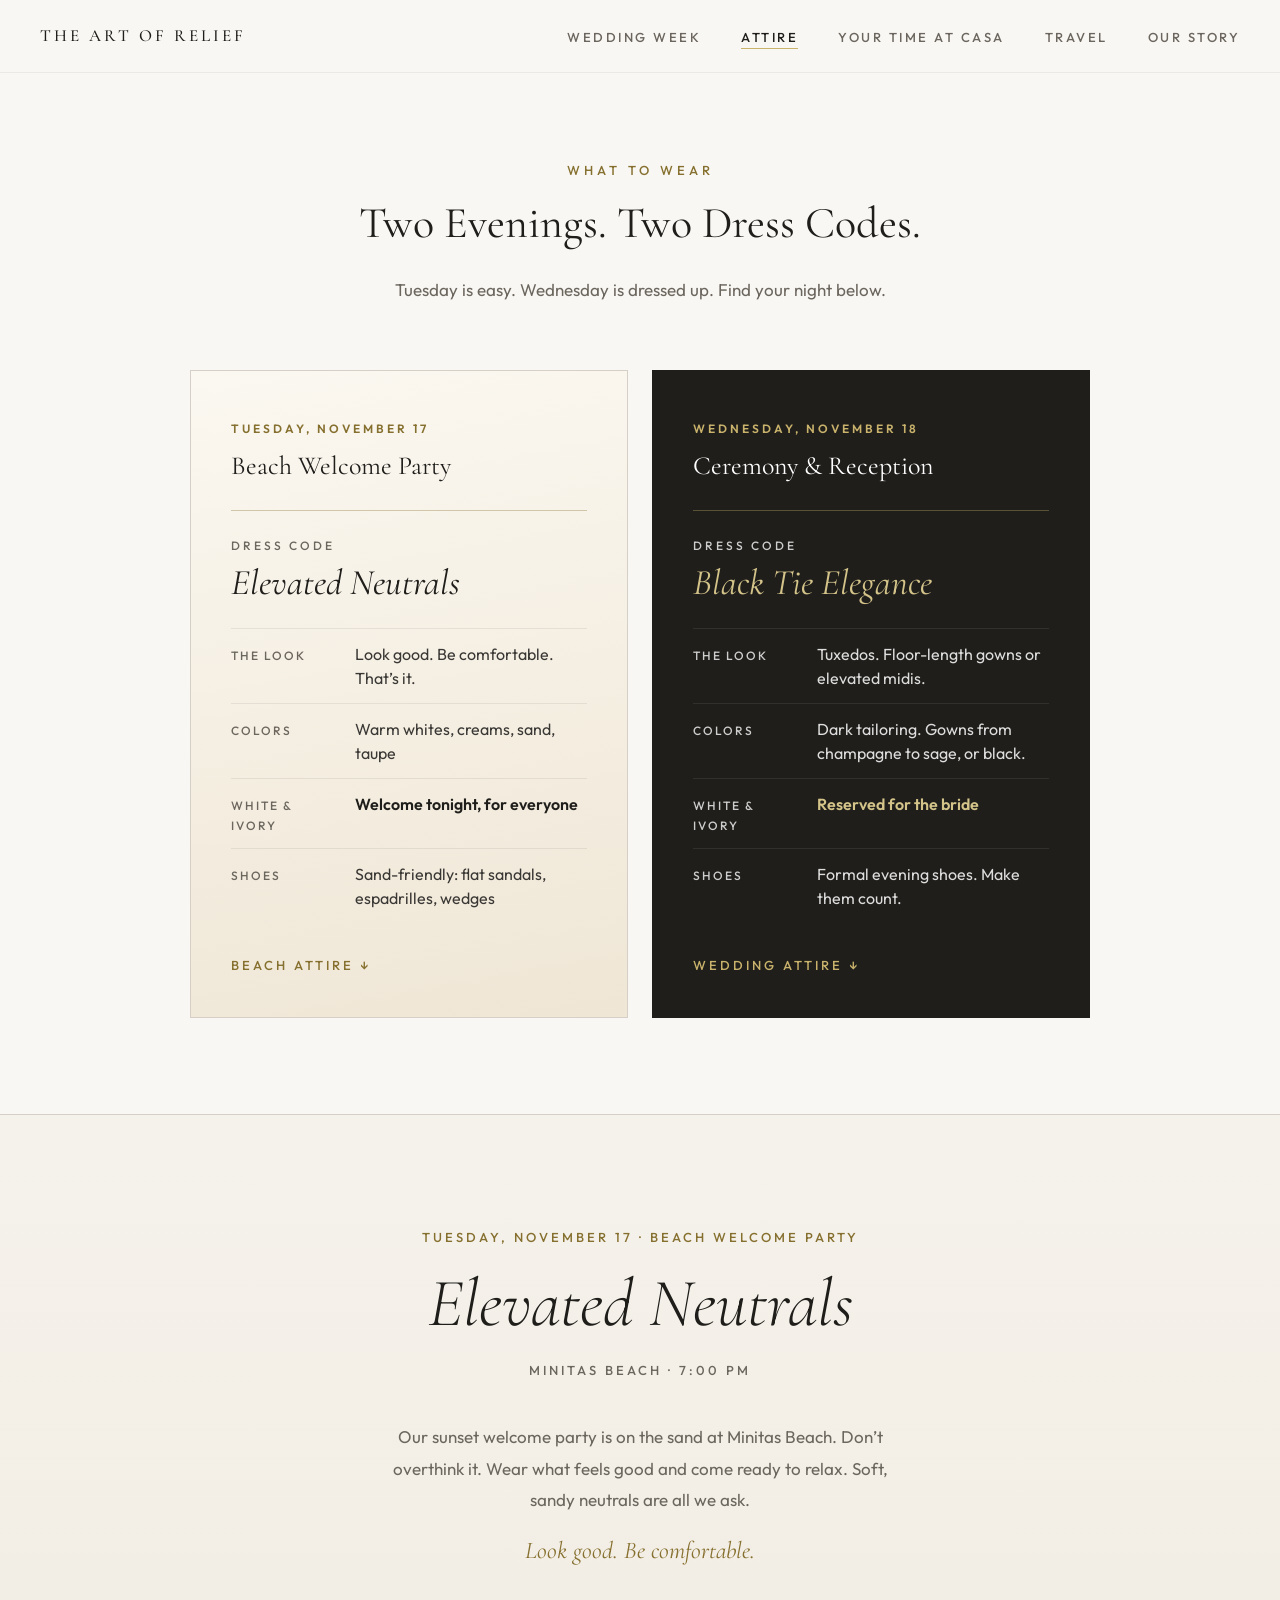
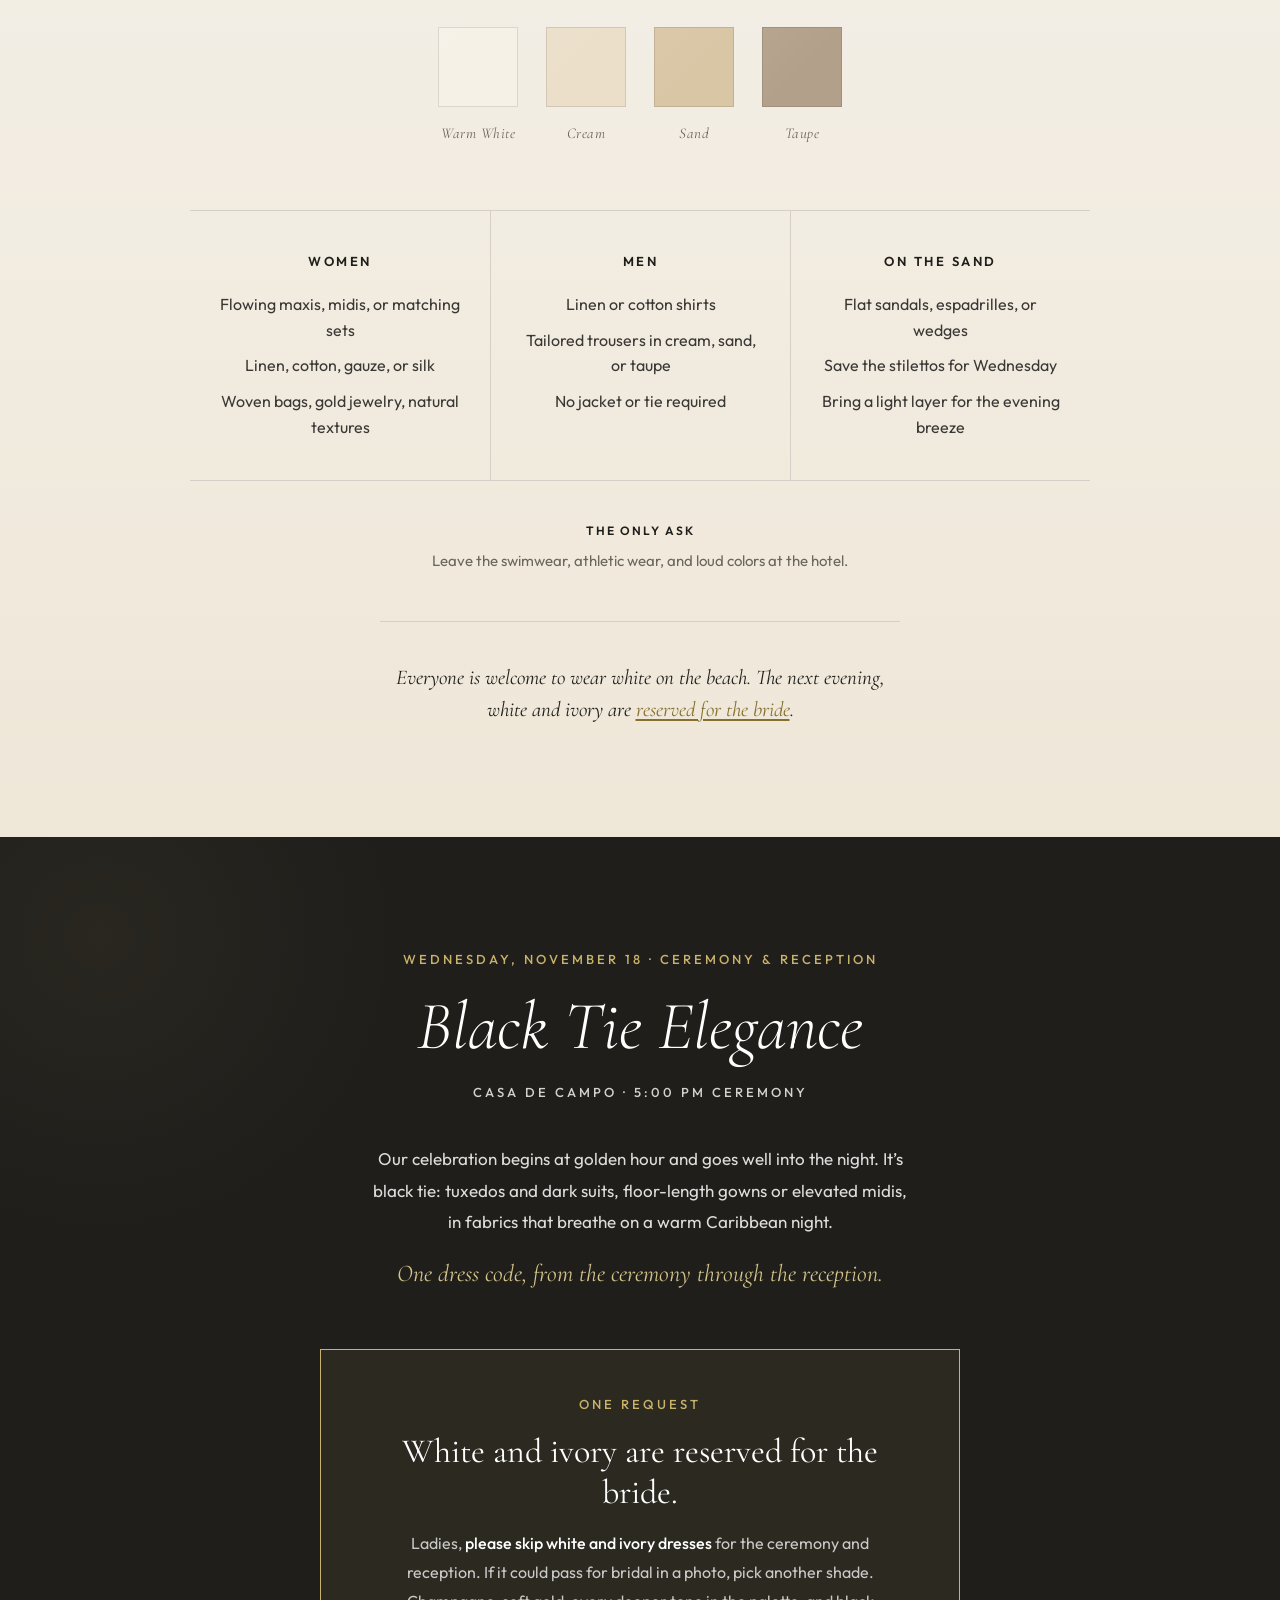
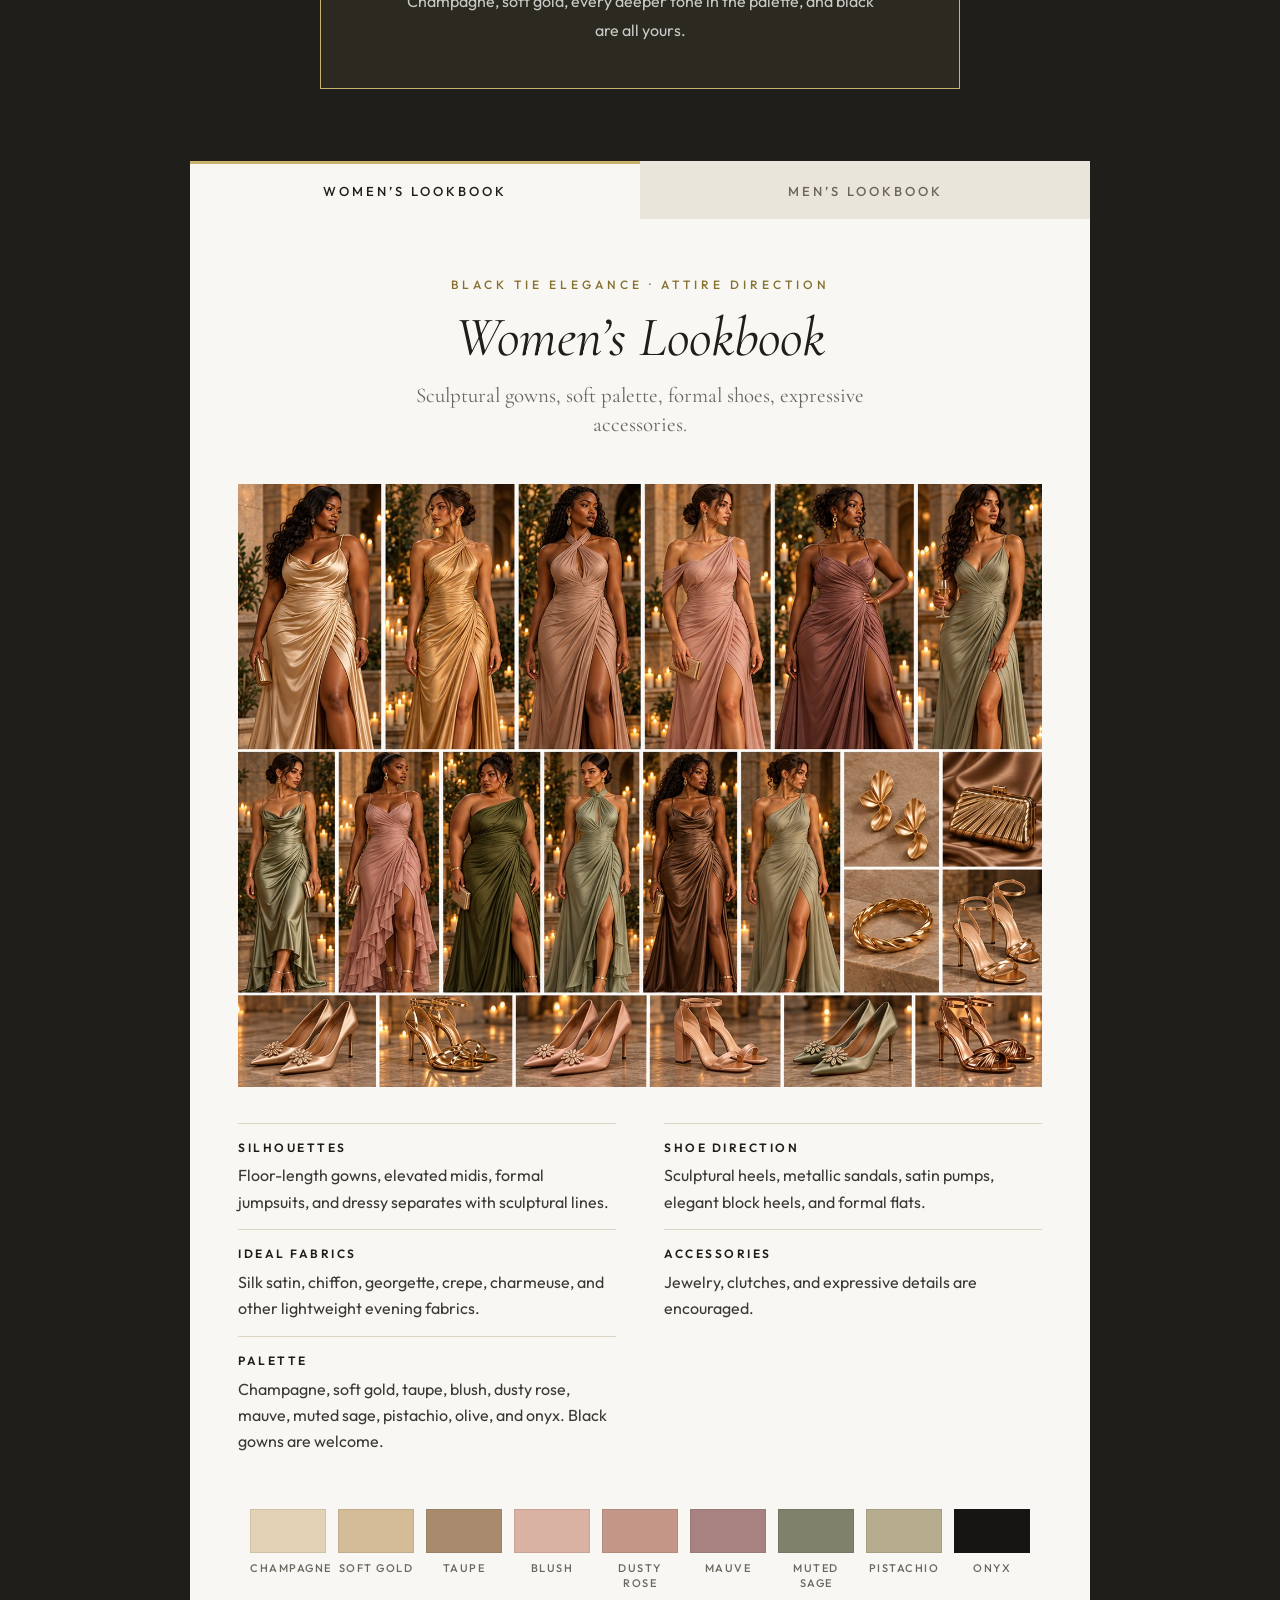
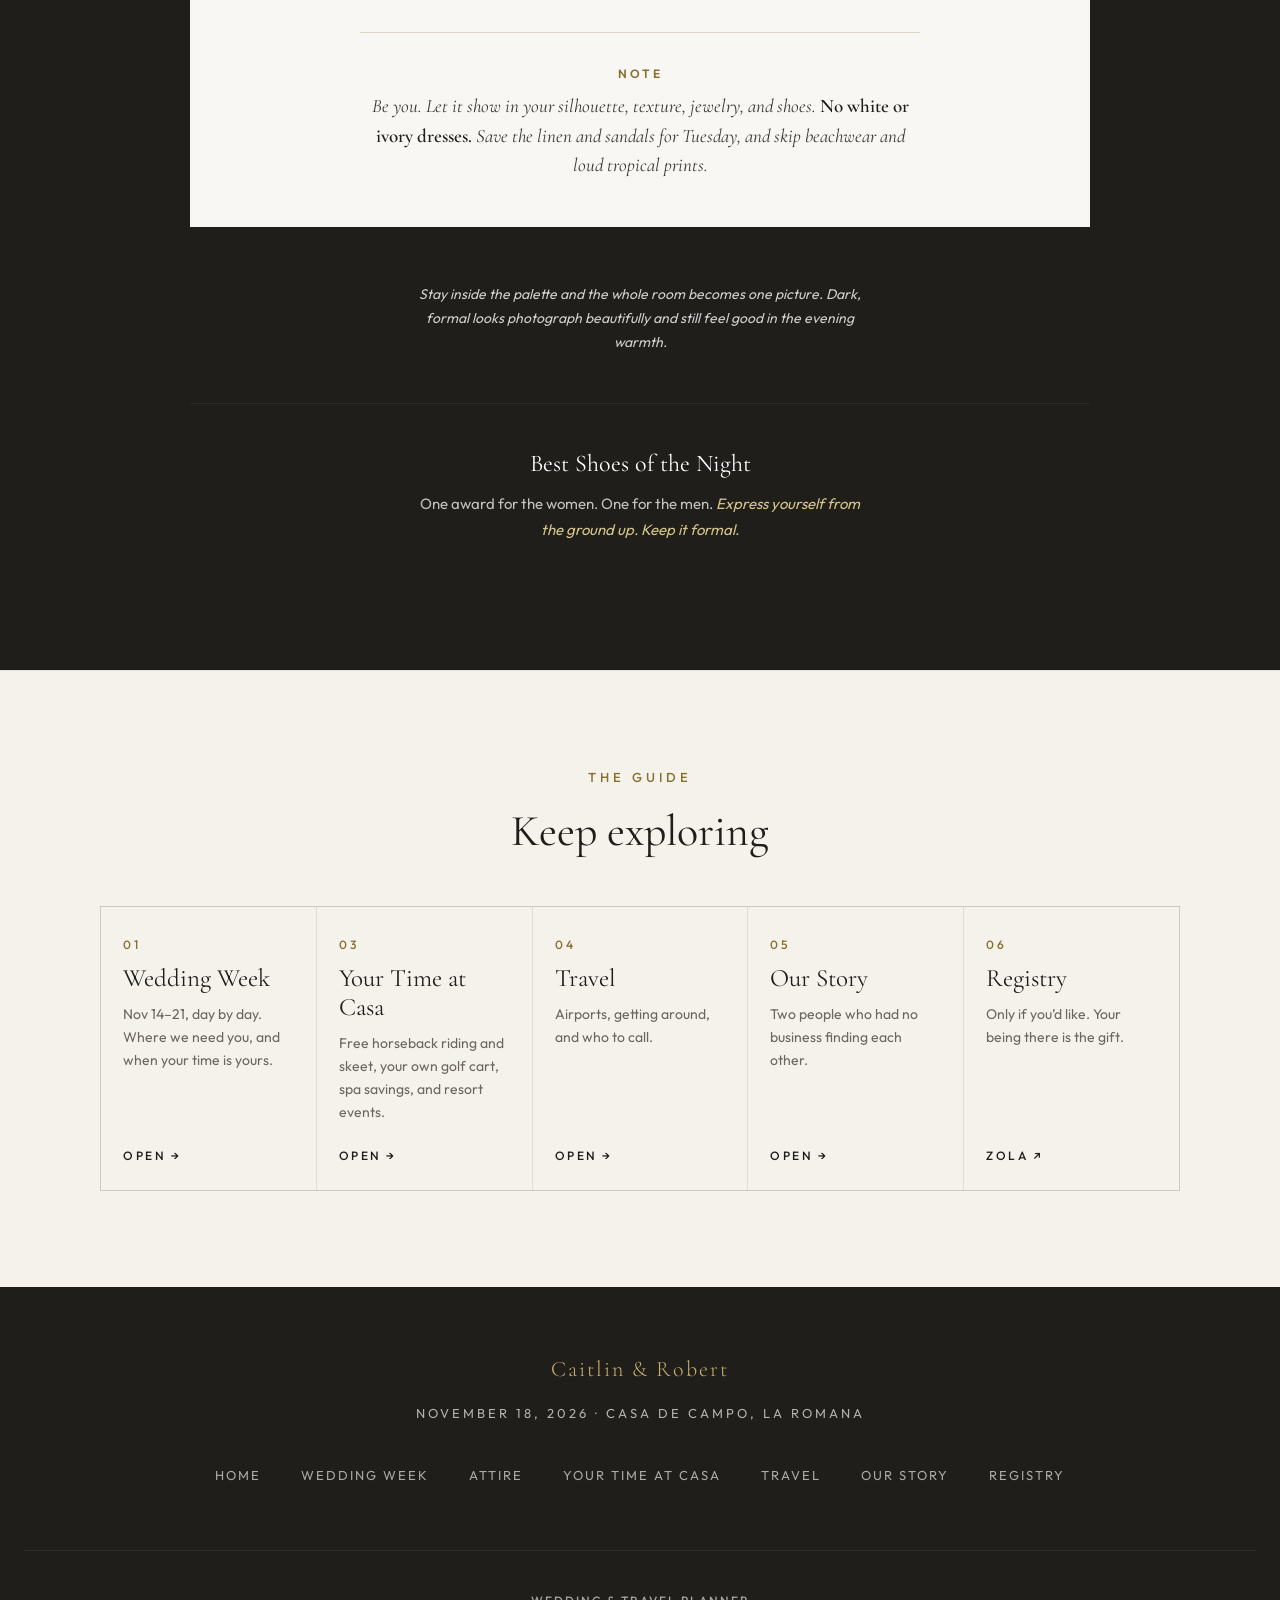
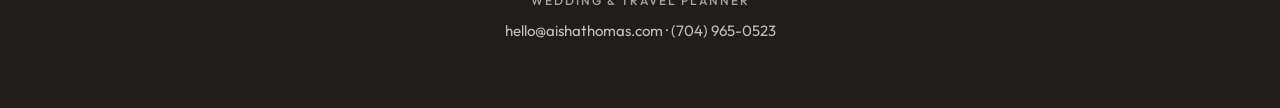
==== commit ab6055bc: "Mention guest golf carts on home directory and Casa page Co-Authored-By: Claude Opus 5.5 <noreply@an" ====
--- a/attire.html
+++ b/attire.html
@@ -152,7 +152,7 @@
   </div>
 </section>
 
-<section class="dir dir-sub"><div class="dir-in"><div class="sl rv" style="color:var(--gold-deep)">The Guide</div><h2 class="shd rv d1" style="margin-bottom:48px">Keep exploring</h2><div class="dir-g rv"><a class="dir-c" href="week.html"><span class="dir-n">01</span><span class="dir-t">Wedding Week</span><span class="dir-d">Nov 14&ndash;21, day by day. Where we need you, and when your time is yours.</span><span class="dir-go">Open &rarr;</span></a><a class="dir-c" href="casa.html"><span class="dir-n">03</span><span class="dir-t">Your Time at Casa</span><span class="dir-d">Free horseback riding, skeet, spa savings, and resort events.</span><span class="dir-go">Open &rarr;</span></a><a class="dir-c" href="travel.html"><span class="dir-n">04</span><span class="dir-t">Travel</span><span class="dir-d">Airports, getting around, and who to call.</span><span class="dir-go">Open &rarr;</span></a><a class="dir-c" href="story.html"><span class="dir-n">05</span><span class="dir-t">Our Story</span><span class="dir-d">Two people who had no business finding each other.</span><span class="dir-go">Open &rarr;</span></a><a class="dir-c" href="https://www.zola.com/wedding/theartofrelief/registry" target="_blank" rel="noopener"><span class="dir-n">06</span><span class="dir-t">Registry</span><span class="dir-d">Only if you&rsquo;d like. Your being there is the gift.</span><span class="dir-go">Zola &nearr;</span></a></div></div></section>
+<section class="dir dir-sub"><div class="dir-in"><div class="sl rv" style="color:var(--gold-deep)">The Guide</div><h2 class="shd rv d1" style="margin-bottom:48px">Keep exploring</h2><div class="dir-g rv"><a class="dir-c" href="week.html"><span class="dir-n">01</span><span class="dir-t">Wedding Week</span><span class="dir-d">Nov 14&ndash;21, day by day. Where we need you, and when your time is yours.</span><span class="dir-go">Open &rarr;</span></a><a class="dir-c" href="casa.html"><span class="dir-n">03</span><span class="dir-t">Your Time at Casa</span><span class="dir-d">Free horseback riding and skeet, your own golf cart, spa savings, and resort events.</span><span class="dir-go">Open &rarr;</span></a><a class="dir-c" href="travel.html"><span class="dir-n">04</span><span class="dir-t">Travel</span><span class="dir-d">Airports, getting around, and who to call.</span><span class="dir-go">Open &rarr;</span></a><a class="dir-c" href="story.html"><span class="dir-n">05</span><span class="dir-t">Our Story</span><span class="dir-d">Two people who had no business finding each other.</span><span class="dir-go">Open &rarr;</span></a><a class="dir-c" href="https://www.zola.com/wedding/theartofrelief/registry" target="_blank" rel="noopener"><span class="dir-n">06</span><span class="dir-t">Registry</span><span class="dir-d">Only if you&rsquo;d like. Your being there is the gift.</span><span class="dir-go">Zola &nearr;</span></a></div></div></section>
 
 <footer class="ft">
   <div class="ft-n">Caitlin &amp; Robert</div>
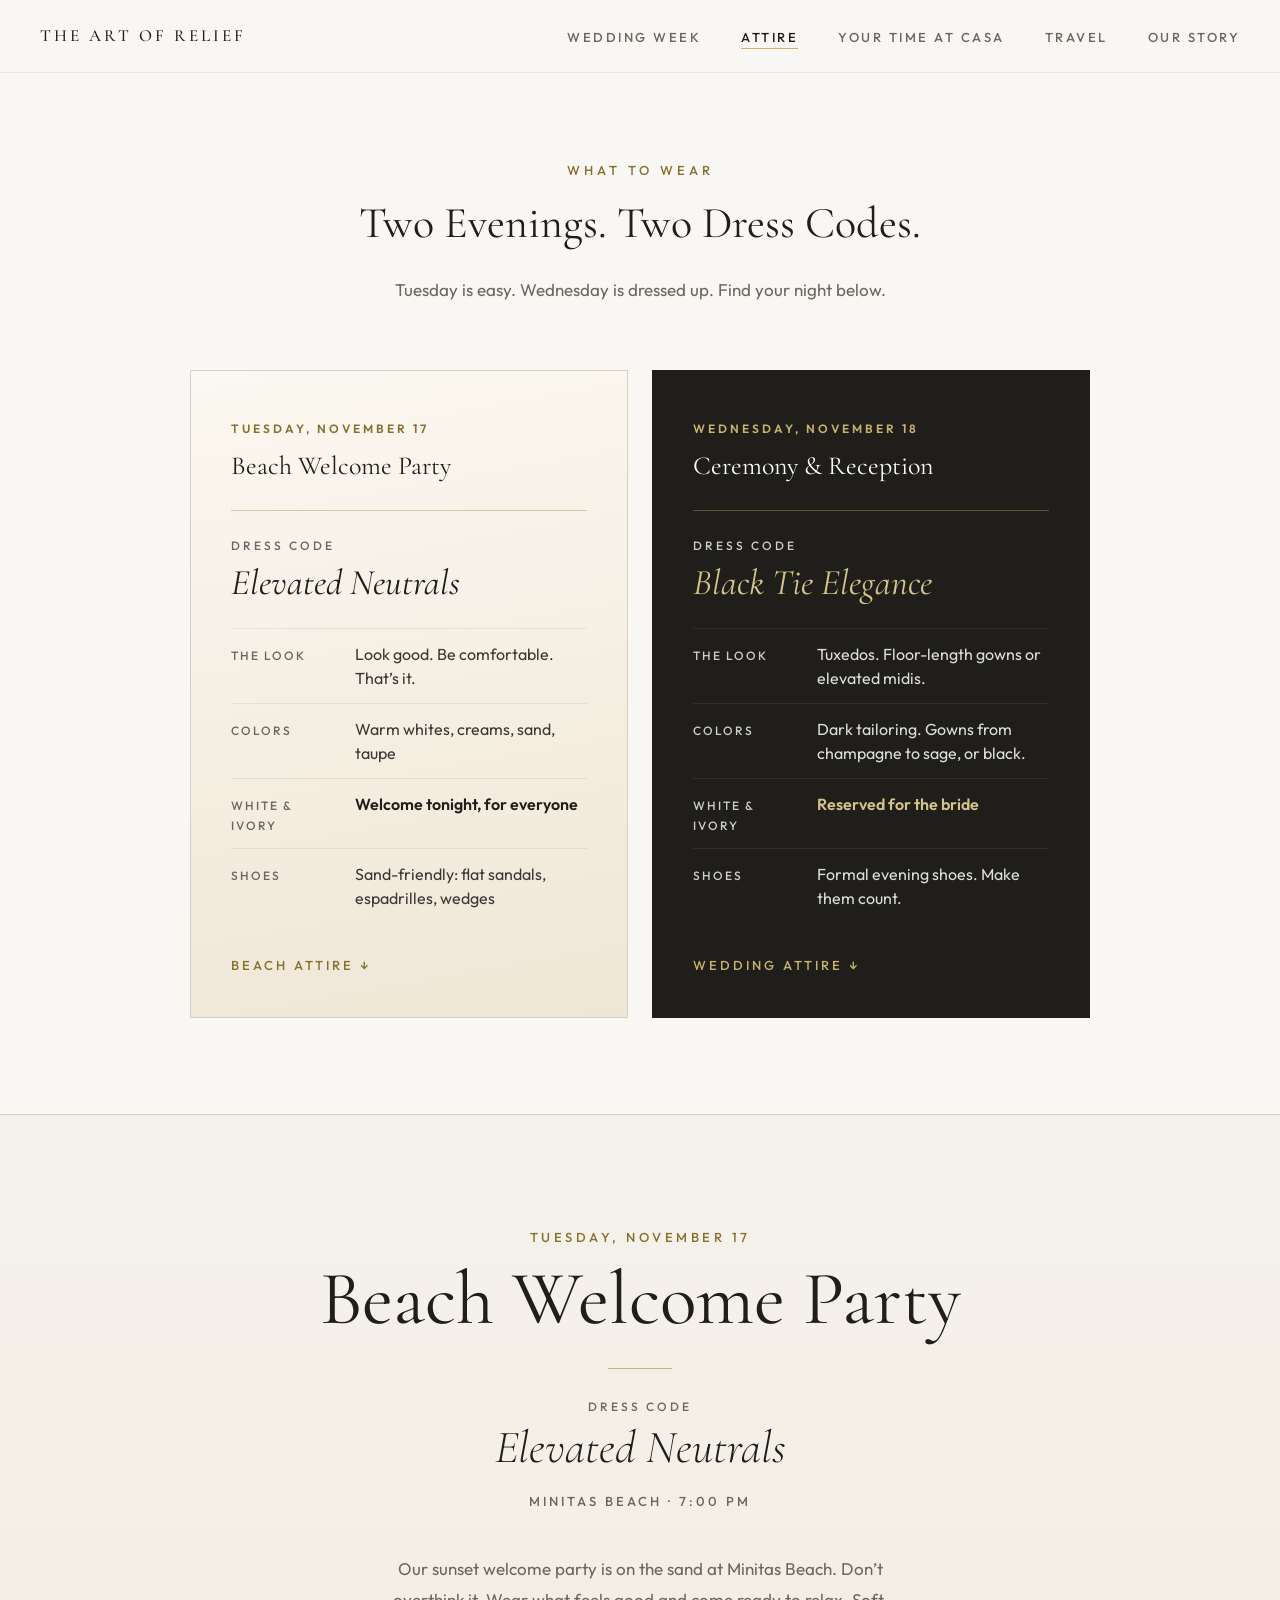
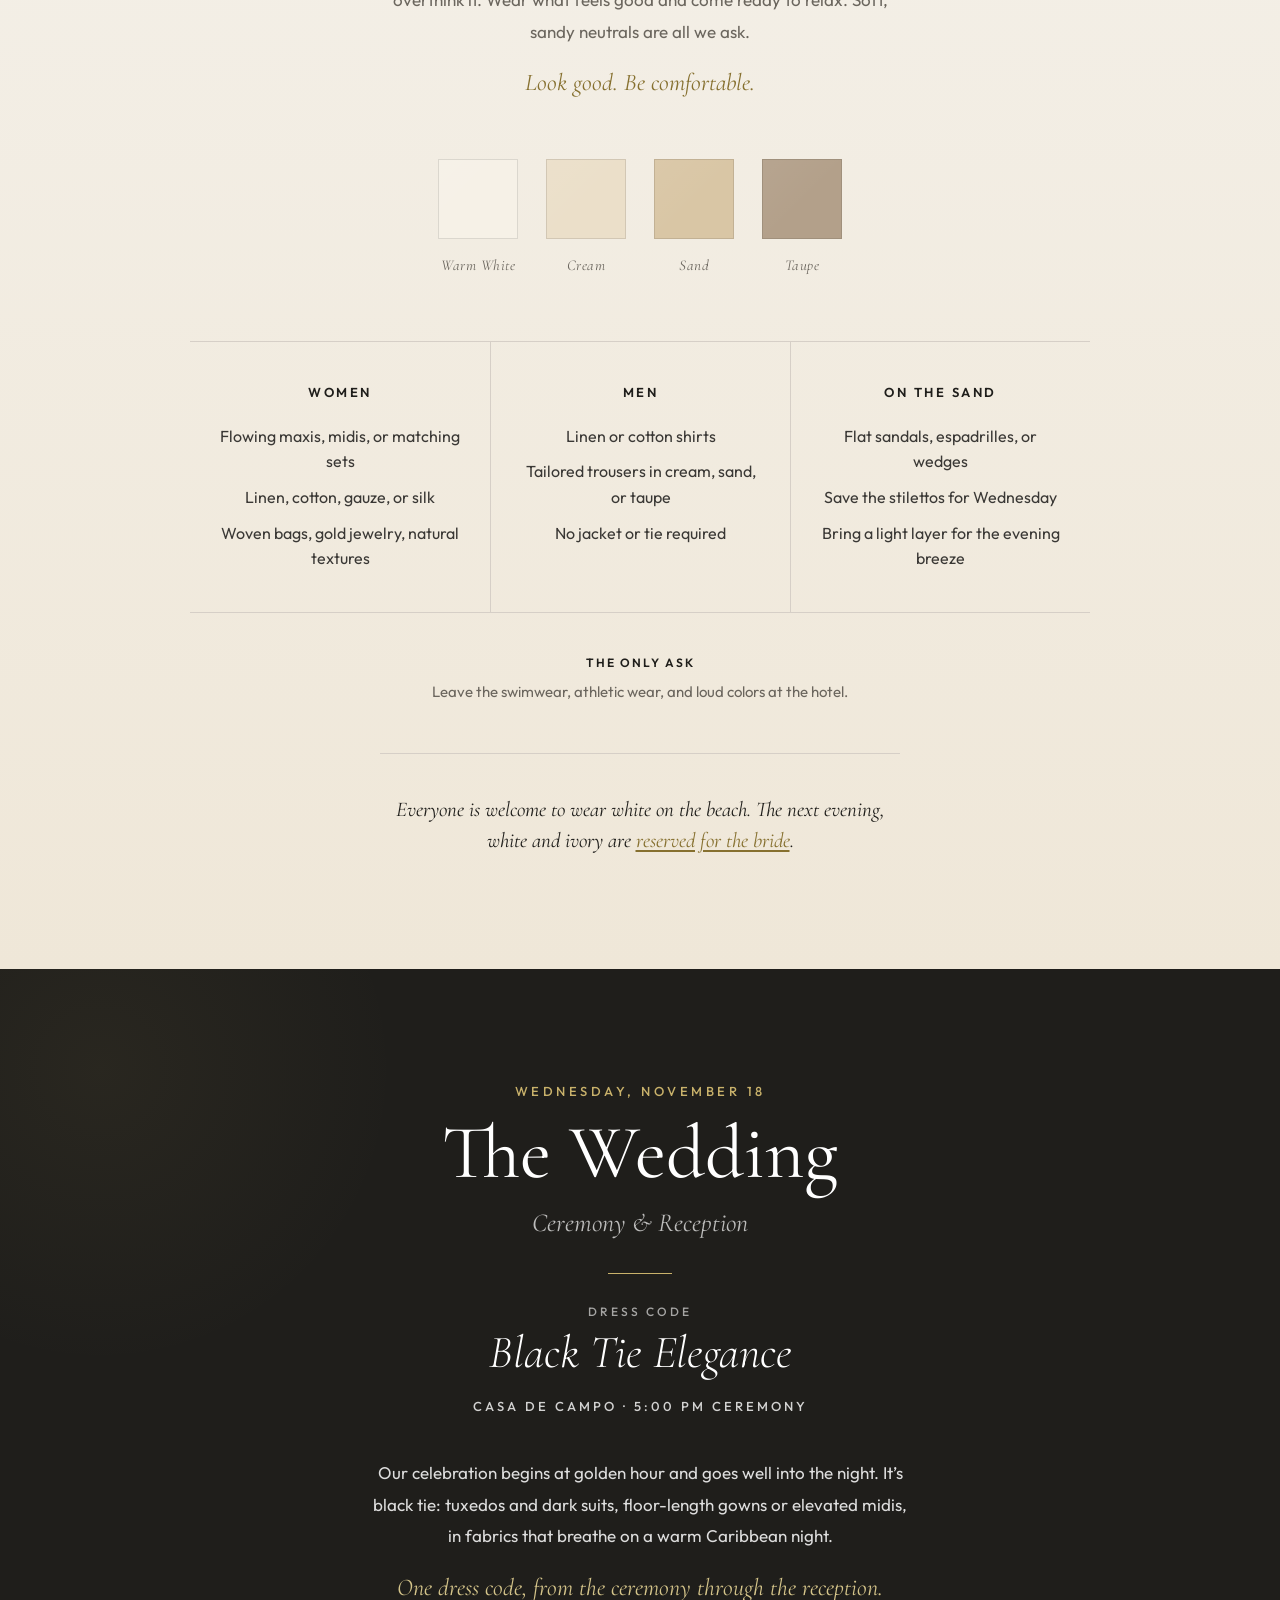
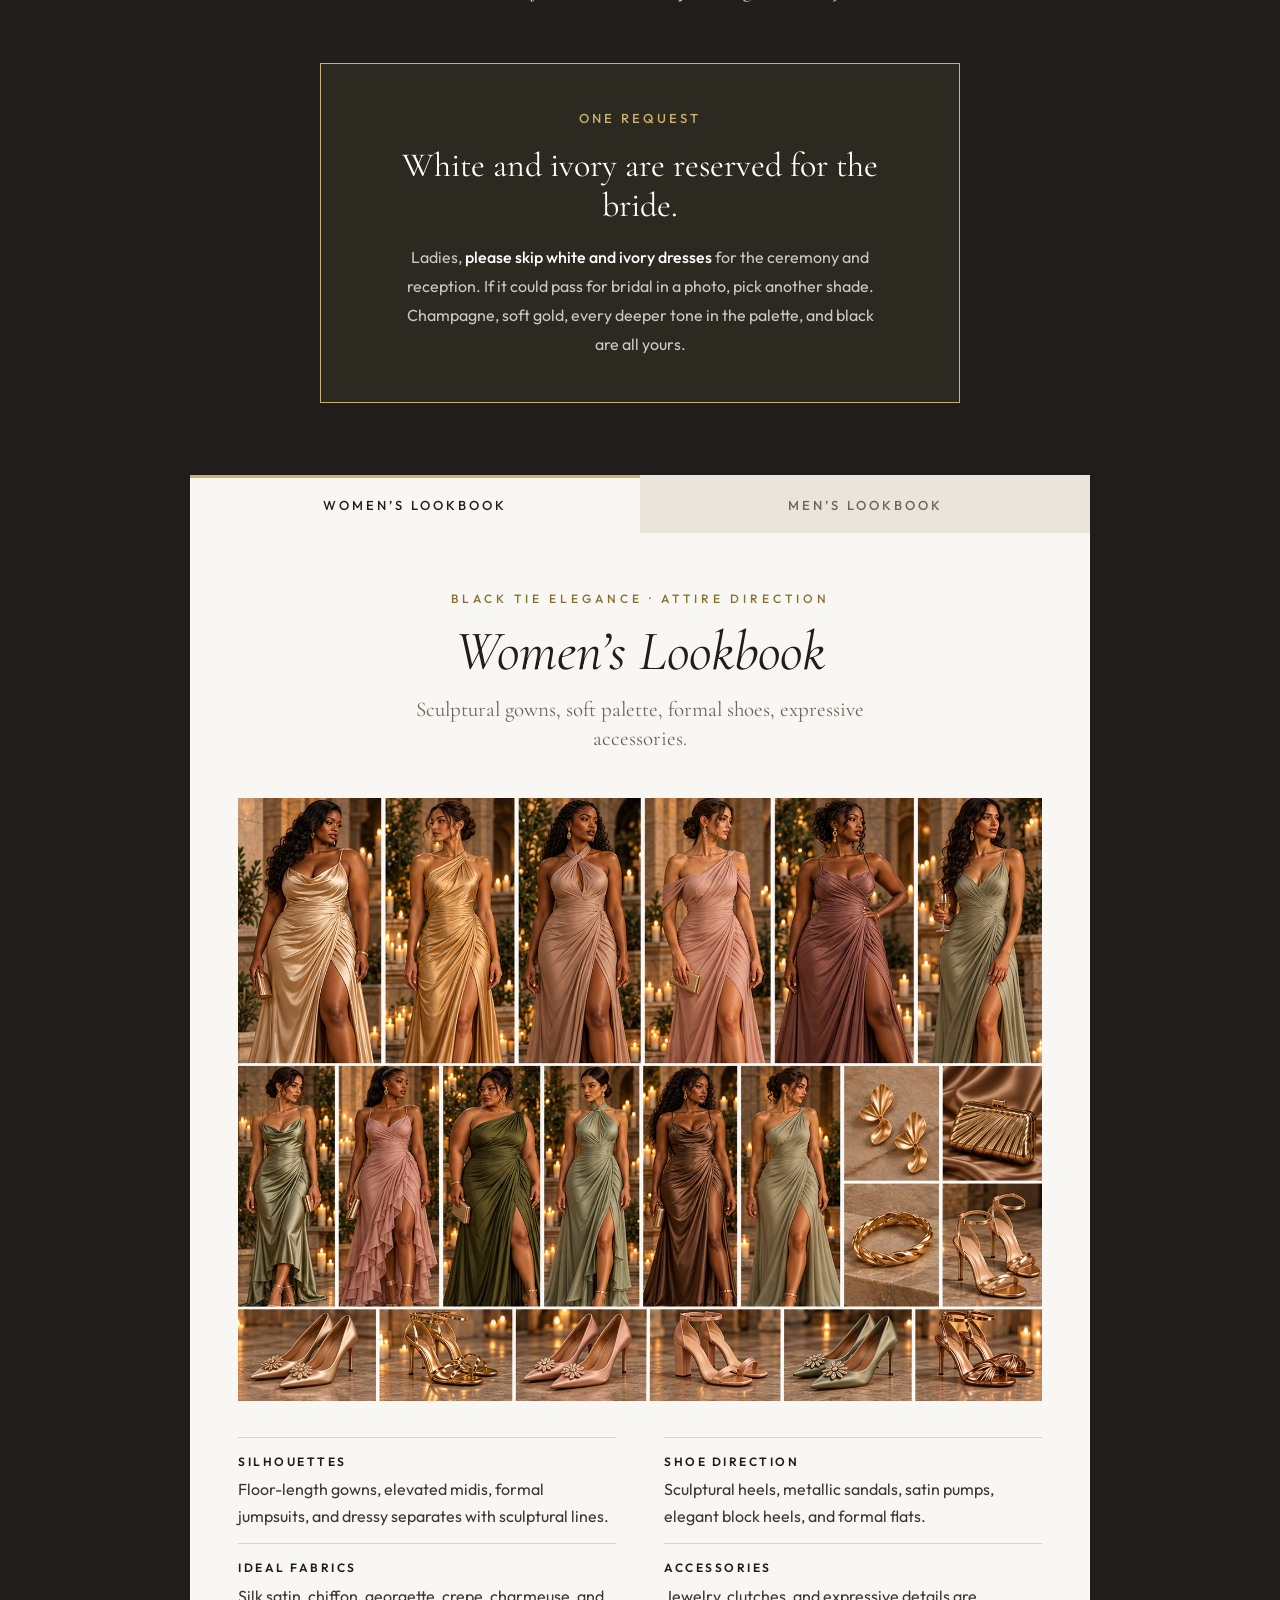
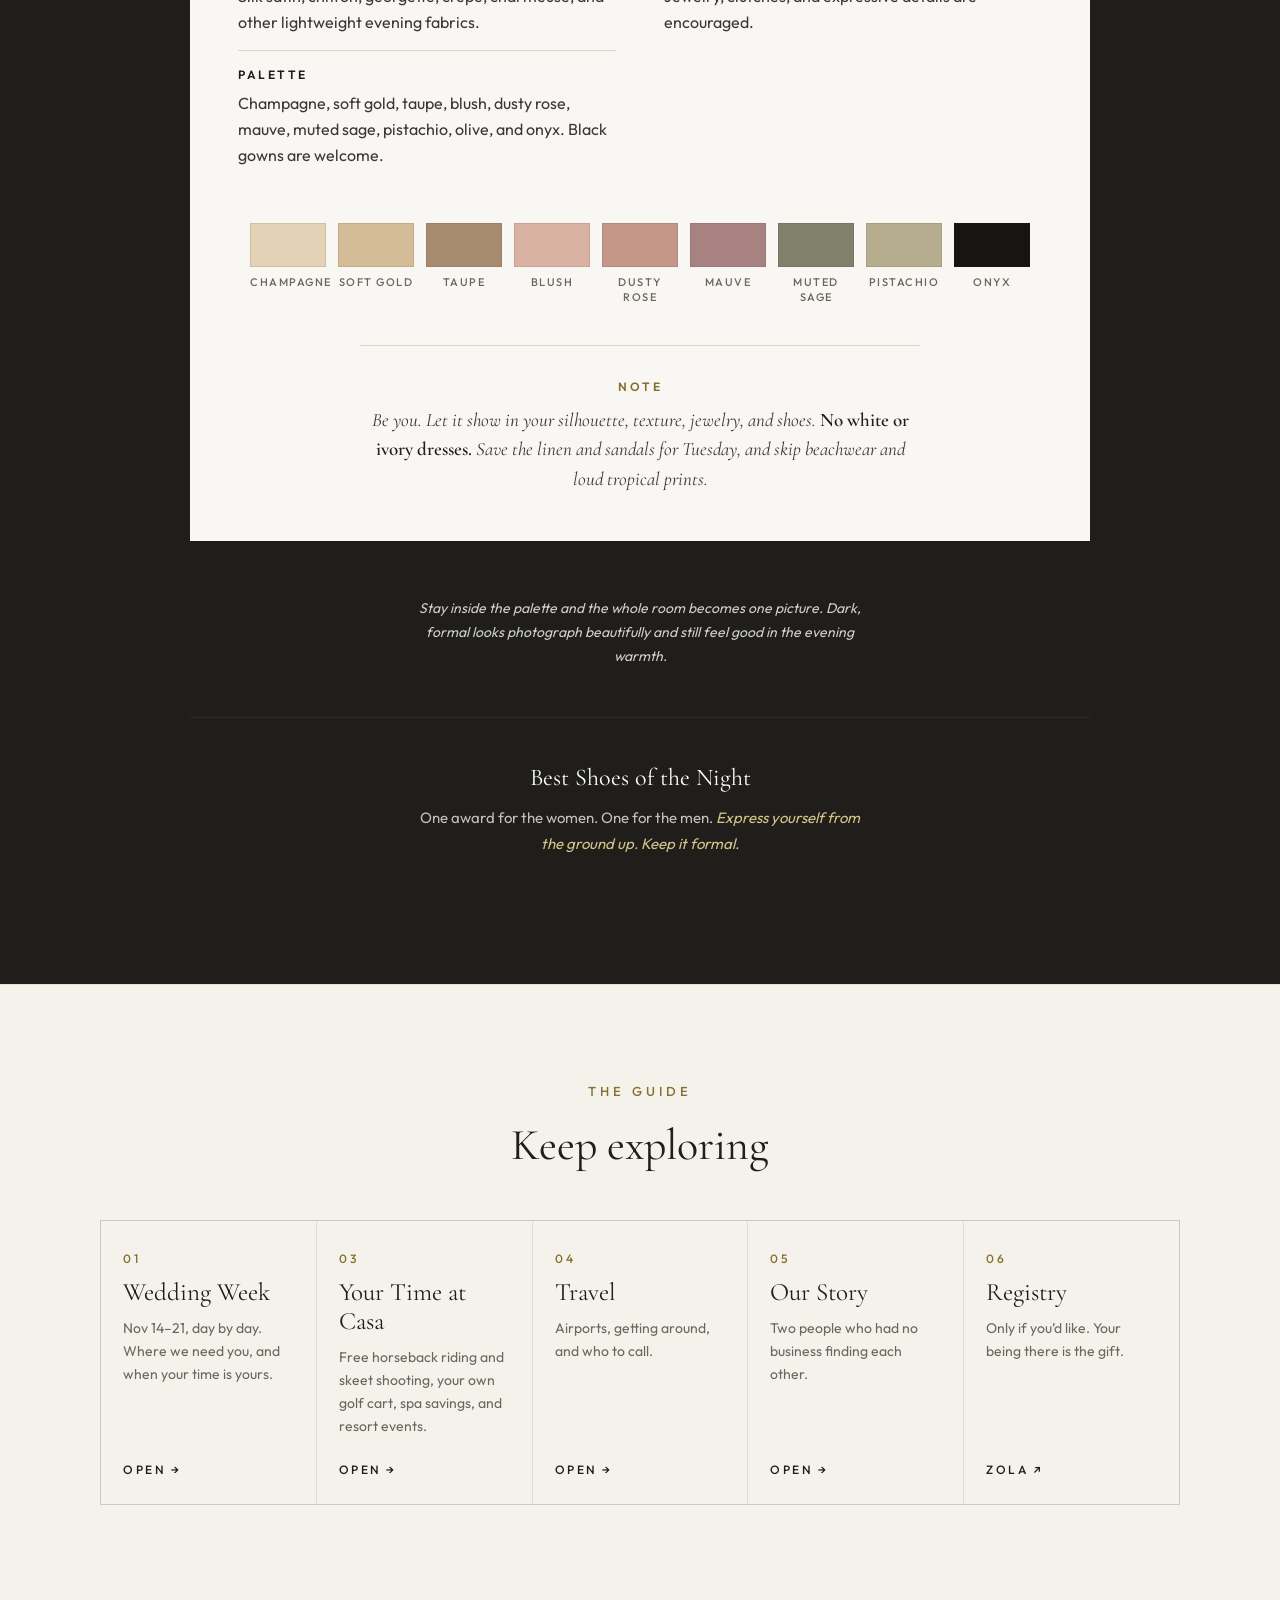
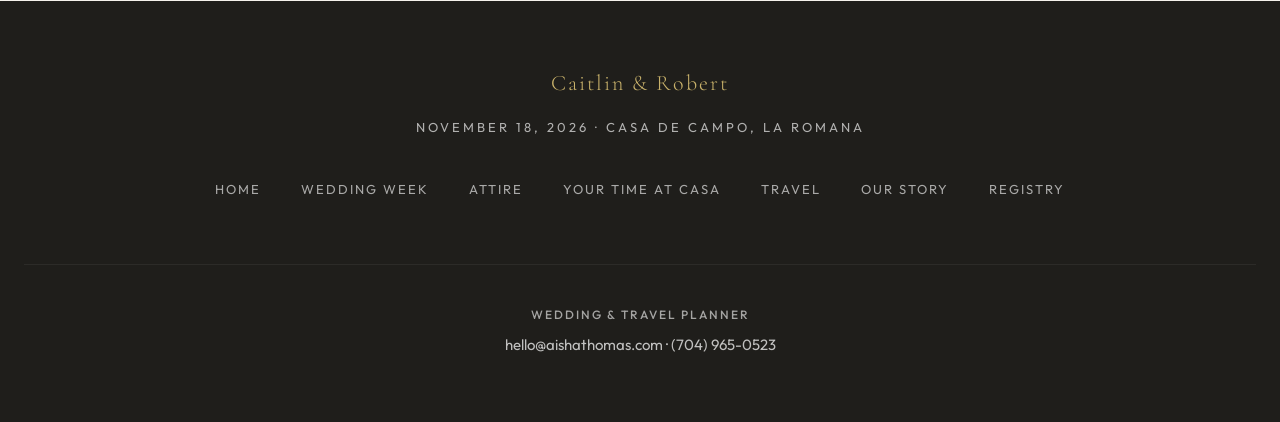
==== commit 239d8c47: "Attire: lead each panel with a large event name; directory says skeet shooting Co-Authored-By: Claud" ====
--- a/attire.html
+++ b/attire.html
@@ -58,7 +58,8 @@
 
 <section class="bw" id="attire-beach">
   <div class="bw-in">
-    <div class="pn-k rv">Tuesday, November 17 &middot; Beach Welcome Party</div>
+    <div class="pn-ev rv"><small>Tuesday, November 17</small><b>Beach Welcome Party</b></div>
+    <div class="pn-dc rv">Dress Code</div>
     <h3 class="pn-code rv d1">Elevated Neutrals</h3>
     <div class="pn-w rv d1">Minitas Beach &middot; 7:00 PM</div>
     <p class="pn-d rv d2">Our sunset welcome party is on the sand at Minitas Beach. Don&rsquo;t overthink it. Wear what feels good and come ready to relax. Soft, sandy neutrals are all we ask.</p>
@@ -81,7 +82,8 @@
 
 <section class="wd" id="attire-wedding">
   <div class="wd-in">
-    <div class="pn-k rv">Wednesday, November 18 &middot; Ceremony &amp; Reception</div>
+    <div class="pn-ev rv"><small>Wednesday, November 18</small><b>The Wedding</b><span>Ceremony &amp; Reception</span></div>
+    <div class="pn-dc rv">Dress Code</div>
     <h3 class="pn-code rv d1">Black Tie Elegance</h3>
     <div class="pn-w rv d1">Casa de Campo &middot; 5:00 PM Ceremony</div>
     <p class="pn-d rv d2">Our celebration begins at golden hour and goes well into the night. It&rsquo;s black tie: tuxedos and dark suits, floor-length gowns or elevated midis, in fabrics that breathe on a warm Caribbean night.</p>
@@ -152,7 +154,7 @@
   </div>
 </section>
 
-<section class="dir dir-sub"><div class="dir-in"><div class="sl rv" style="color:var(--gold-deep)">The Guide</div><h2 class="shd rv d1" style="margin-bottom:48px">Keep exploring</h2><div class="dir-g rv"><a class="dir-c" href="week.html"><span class="dir-n">01</span><span class="dir-t">Wedding Week</span><span class="dir-d">Nov 14&ndash;21, day by day. Where we need you, and when your time is yours.</span><span class="dir-go">Open &rarr;</span></a><a class="dir-c" href="casa.html"><span class="dir-n">03</span><span class="dir-t">Your Time at Casa</span><span class="dir-d">Free horseback riding and skeet, your own golf cart, spa savings, and resort events.</span><span class="dir-go">Open &rarr;</span></a><a class="dir-c" href="travel.html"><span class="dir-n">04</span><span class="dir-t">Travel</span><span class="dir-d">Airports, getting around, and who to call.</span><span class="dir-go">Open &rarr;</span></a><a class="dir-c" href="story.html"><span class="dir-n">05</span><span class="dir-t">Our Story</span><span class="dir-d">Two people who had no business finding each other.</span><span class="dir-go">Open &rarr;</span></a><a class="dir-c" href="https://www.zola.com/wedding/theartofrelief/registry" target="_blank" rel="noopener"><span class="dir-n">06</span><span class="dir-t">Registry</span><span class="dir-d">Only if you&rsquo;d like. Your being there is the gift.</span><span class="dir-go">Zola &nearr;</span></a></div></div></section>
+<section class="dir dir-sub"><div class="dir-in"><div class="sl rv" style="color:var(--gold-deep)">The Guide</div><h2 class="shd rv d1" style="margin-bottom:48px">Keep exploring</h2><div class="dir-g rv"><a class="dir-c" href="week.html"><span class="dir-n">01</span><span class="dir-t">Wedding Week</span><span class="dir-d">Nov 14&ndash;21, day by day. Where we need you, and when your time is yours.</span><span class="dir-go">Open &rarr;</span></a><a class="dir-c" href="casa.html"><span class="dir-n">03</span><span class="dir-t">Your Time at Casa</span><span class="dir-d">Free horseback riding and skeet shooting, your own golf cart, spa savings, and resort events.</span><span class="dir-go">Open &rarr;</span></a><a class="dir-c" href="travel.html"><span class="dir-n">04</span><span class="dir-t">Travel</span><span class="dir-d">Airports, getting around, and who to call.</span><span class="dir-go">Open &rarr;</span></a><a class="dir-c" href="story.html"><span class="dir-n">05</span><span class="dir-t">Our Story</span><span class="dir-d">Two people who had no business finding each other.</span><span class="dir-go">Open &rarr;</span></a><a class="dir-c" href="https://www.zola.com/wedding/theartofrelief/registry" target="_blank" rel="noopener"><span class="dir-n">06</span><span class="dir-t">Registry</span><span class="dir-d">Only if you&rsquo;d like. Your being there is the gift.</span><span class="dir-go">Zola &nearr;</span></a></div></div></section>
 
 <footer class="ft">
   <div class="ft-n">Caitlin &amp; Robert</div>
--- a/style.css
+++ b/style.css
@@ -410,3 +410,14 @@
 .dir-sub .dir-d{font-size:14px}
 @media(max-width:1000px){.dir-sub .dir-g{grid-template-columns:repeat(2,1fr)}.dir-sub .dir-c:last-child{grid-column:1/-1}}
 @media(max-width:560px){.dir-sub .dir-g{grid-template-columns:1fr}.dir-sub .dir-c{min-height:0;padding:22px}.dir-sub .dir-t{font-size:24px}}
+/* Attire: event name leads */
+.pn-ev{text-align:center;margin-bottom:28px}
+.pn-ev small{display:block;font-family:'Outfit',sans-serif;font-size:13px;font-weight:500;letter-spacing:3.5px;text-transform:uppercase}
+.pn-ev b{display:block;font-family:'Cormorant Garamond',serif;font-weight:400;font-size:clamp(42px,7.5vw,76px);line-height:1.05;margin-top:12px}
+.pn-ev span{display:block;font-family:'Cormorant Garamond',serif;font-style:italic;font-size:clamp(20px,2.6vw,26px);margin-top:8px}
+.pn-ev::after{content:'';display:block;width:64px;height:1px;background:var(--gold);margin:28px auto 0}
+.bw .pn-ev small{color:var(--gold-deep)}.bw .pn-ev b{color:var(--onyx)}.bw .pn-ev span{color:var(--stone)}
+.wd .pn-ev small{color:var(--gold)}.wd .pn-ev b{color:#fff}.wd .pn-ev span{color:rgba(255,255,255,.7)}
+.pn-dc{font-family:'Outfit',sans-serif;font-size:12px;font-weight:500;letter-spacing:3px;text-transform:uppercase;text-align:center;margin-bottom:6px}
+.bw .pn-dc{color:var(--stone)}.wd .pn-dc{color:rgba(255,255,255,.6)}
+.bw .pn-code,.wd .pn-code{font-size:clamp(30px,4.6vw,46px)}
